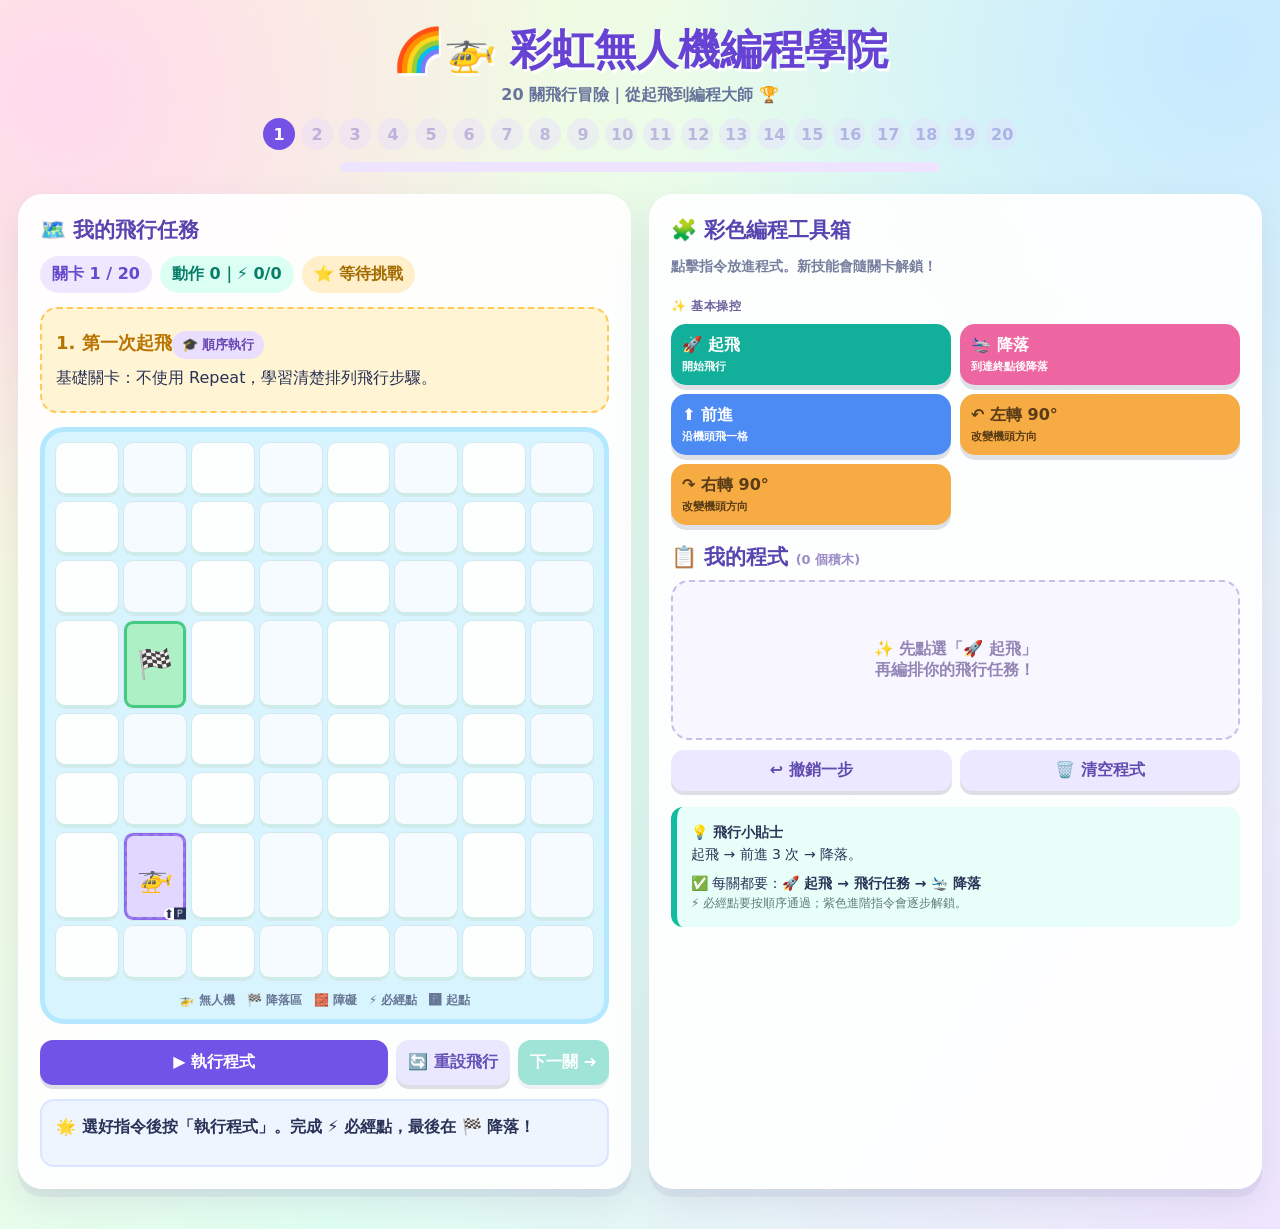
==== index.html @ 89ba4994 "Rename drone_coding_mission.html to index.html" ====
<!doctype html><html lang="zh-Hant"><head><meta charset="UTF-8"><meta name="viewport" content="width=device-width,initial-scale=1"><title>🌈 彩虹無人機編程學院 — 20 關</title><style>
:root{--purple:#7253e8;--ink:#293257;--mint:#13bca0;--pink:#ed6aa8;--blue:#438df4;--orange:#f9a837}*{box-sizing:border-box}body{margin:0;color:var(--ink);font-family:ui-rounded,"Microsoft JhengHei","Trebuchet MS",system-ui,sans-serif;background:radial-gradient(circle at 5% 8%,#ffd9ed,transparent 30%),radial-gradient(circle at 95% 4%,#c7e9ff,transparent 32%),linear-gradient(125deg,#fff7d6,#e0fff2 55%,#f0e5ff);min-height:100vh}button,select,input{font:inherit}button{cursor:pointer}button:disabled{opacity:.4;cursor:not-allowed}header{text-align:center;padding:22px 12px 10px}h1{margin:0;font-size:clamp(25px,4vw,42px);color:#6743d4;text-shadow:2px 3px #fff}header p{font-weight:800;color:#67739a;margin:7px}.wrap{display:grid;grid-template-columns:minmax(320px,1fr) minmax(340px,1fr);gap:18px;max-width:1320px;margin:auto;padding:12px 18px 40px}.panel{background:#ffffffee;border:3px solid #fff;border-radius:25px;padding:19px;box-shadow:0 8px 0 #8a86ba20,0 14px 35px #7771a126}h2{color:#5945b0;font-size:21px;margin:0 0 12px}.chips,.actions,.small-actions{display:flex;gap:8px;flex-wrap:wrap}.chip{font-weight:900;background:#eee8ff;border-radius:30px;padding:8px 12px;color:#6749cc}.chip:nth-child(2){background:#dcfff3;color:#087e69}.chip:nth-child(3){background:#fff0cb;color:#a36b00}.mission{background:#fff4d3;border:2px dashed #ffca59;padding:14px;border-radius:17px;margin:14px 0}.mission strong{color:#b97300;font-size:18px}.mission p{line-height:1.6;margin:6px 0}.concept{font-size:13px;font-weight:900;display:inline-block;border-radius:15px;background:#e9defe;color:#6948b2;padding:5px 10px;margin-top:8px}.board-wrap{max-width:610px;margin:auto;background:#d8f4ff;border:5px solid #b4e8ff;padding:10px;border-radius:24px}.board{display:grid;grid-template-columns:repeat(8,minmax(0,1fr));gap:4px;aspect-ratio:1}.cell{background:#fdfefe;border-radius:10px;border:1px solid #d4e8ed;min-width:0;display:flex;align-items:center;justify-content:center;position:relative;font-size:clamp(15px,2.5vw,29px);box-shadow:inset 0 -3px #cdebe8}.cell:nth-child(even){background:#f5fbff}.cell.wall{background:#ffddd7}.cell.goal{background:#aef0c6;box-shadow:inset 0 0 0 3px #44ca84}.cell.checkpoint{background:#fff0ae}.cell.drone{background:#e2d8ff;box-shadow:inset 0 0 0 3px #9065f0;z-index:1}.cell.start{outline:2px dashed #9582e6;outline-offset:-4px}.cell small{position:absolute;font-size:12px;right:0;bottom:0;background:white;border-radius:7px;line-height:1}.legend{text-align:center;font-size:12px;font-weight:800;color:#687795;margin-top:11px}.actions{margin-top:16px}.actions button,.small-actions button{border:0;font-weight:900;border-radius:13px;padding:12px;box-shadow:0 4px #28235f26}.primary{flex:1;background:#7253e8;color:#fff}.secondary{background:#eae8ff;color:#6551b7}.next{background:#16bca0;color:white}.status{border-radius:14px;background:#eef5ff;border:2px solid #dae6ff;padding:14px;min-height:68px;font-weight:800;line-height:1.55;margin-top:14px}.success{background:#d9fff0;border-color:#79dfb0;color:#07815c}.failure{background:#ffe5e8;border-color:#ffb1b9;color:#ad3346}.toolbox{display:grid;grid-template-columns:repeat(2,minmax(0,1fr));gap:9px}.cmd{background:#4d8bf4;text-align:left;color:white;border:0;padding:11px;border-radius:15px;font-weight:900;box-shadow:0 5px #29335e24}.cmd small{display:block;font-weight:700;font-size:11px;margin-top:3px}.cmd[data-cmd=takeoff]{background:#12af9a}.cmd[data-cmd=land]{background:#ee66a1}.cmd[data-cmd=left],.cmd[data-cmd=right]{background:#f6ac42;color:#593b17}.cmd[data-cmd=repeat]{background:#885ddd}.cmd[data-cmd=setVar],.cmd[data-cmd=addVar],.cmd[data-cmd=forwardVar]{background:#2eb4b2}.cmd[data-cmd=conditional]{background:#e68849}.cmd[data-cmd=define],.cmd[data-cmd=call]{background:#bd6fe2}.cmd[data-cmd=goto]{background:#4e86cf}.program{background:#f8f6ff;border:2px dashed #c9bee9;border-radius:18px;min-height:160px;max-height:430px;overflow:auto;display:flex;flex-direction:column;gap:8px;padding:11px}.block{display:flex;align-items:center;flex-wrap:wrap;gap:6px;background:#548bf0;padding:9px;color:#fff;border-radius:12px;font-weight:900;font-size:14px}.block[data-type=takeoff]{background:#12af9a}.block[data-type=land]{background:#ee66a1}.block[data-type=left],.block[data-type=right]{background:#f5a73c;color:#553b1c}.block[data-type=repeat]{background:#885ddd}.block[data-type=setVar],.block[data-type=addVar],.block[data-type=forwardVar]{background:#20abaa}.block[data-type=conditional]{background:#de8645}.block[data-type=define],.block[data-type=call]{background:#ae65d3}.block[data-type=goto]{background:#4e86cf}.block select{border:0;border-radius:8px;background:#fff;color:#51447c;font-size:13px;font-weight:800;padding:5px;max-width:125px}.delete{border:0;background:#ffffff55;color:inherit;border-radius:8px;font-weight:900;font-size:20px;margin-left:auto;min-width:30px}.placeholder{margin:auto;color:#9386b6;text-align:center;font-weight:900;white-space:pre-line}.small-actions{margin-top:10px}.small-actions button{flex:1;color:#604cb1;background:#ece8ff;padding:10px}.tip{border-left:6px solid #12bca0;background:#e7fff8;border-radius:12px;padding:14px;margin-top:16px;font-size:14px;line-height:1.6}.progress{display:flex;flex-wrap:wrap;gap:6px;justify-content:center;max-width:800px;margin:12px auto}.dot{width:32px;height:32px;border-radius:50%;border:0;background:#e7ddff;color:#7156cc;font-weight:900}.dot.active{background:#7452e6;color:white}.dot.passed{background:#13b89b;color:white}.subheading{display:flex;justify-content:space-between;align-items:center;margin:18px 0 9px}.subheading h2{margin:0}.category{grid-column:1/-1;margin:8px 0 0;font-size:12px;color:#70639d;font-weight:900;letter-spacing:.5px}.bar{margin:7px auto 0;max-width:600px;height:10px;border-radius:20px;background:#eee4ff;overflow:hidden}.bar>div{height:100%;background:linear-gradient(90deg,#26d9ac,#8661f1);transition:width .3s}@media(max-width:880px){.wrap{grid-template-columns:1fr;max-width:670px}}@media(max-width:420px){.wrap{padding:9px}.panel{padding:12px}.cell{font-size:19px;border-radius:6px}.toolbox{gap:6px}.cmd{font-size:13px}.chip{font-size:12px}}
</style></head><body><header><h1>🌈🚁 彩虹無人機編程學院</h1><p>20 關飛行冒險｜從起飛到編程大師 🏆</p><div class="progress" id="progress"></div><div class="bar"><div id="barFill" style="width:5%"></div></div></header><main class="wrap"><section class="panel"><h2>🗺️ 我的飛行任務</h2><div class="chips"><span class="chip" id="levelTag"></span><span class="chip" id="stepsTag"></span><span class="chip" id="starsTag">⭐ 等待挑戰</span></div><div class="mission"><strong id="missionTitle"></strong><div class="concept" id="concept"></div><p id="description"></p></div><div class="board-wrap"><div class="board" id="board" role="img" aria-label="無人機飛行地圖"></div><div class="legend">🚁 無人機　🏁 降落區　🧱 障礙　⚡ 必經點　🅿 起點</div></div><div class="actions"><button class="primary" id="run">▶️ 執行程式</button><button class="secondary" id="reset">🔄 重設飛行</button><button class="secondary next" id="next" disabled>下一關 ➜</button></div><div class="status" id="message" role="status" aria-live="polite"></div></section><section class="panel"><h2>🧩 彩色編程工具箱</h2><p style="color:#77809e;font-size:14px;font-weight:800">點擊指令放進程式。新技能會隨關卡解鎖！</p><div class="toolbox" id="palette"></div><div class="subheading"><h2>📋 我的程式 <span id="count" style="font-size:13px;color:#9c8dca"></span></h2></div><div class="program" id="program"></div><div class="small-actions"><button id="undo">↩️ 撤銷一步</button><button id="clear">🗑️ 清空程式</button></div><div class="tip"><b>💡 飛行小貼士</b><div id="hint"></div><div style="margin-top:6px">✅ 每關都要：<b>🚀 起飛 → 飛行任務 → 🛬 降落</b><div style="font-size:12px;color:#627b79">⚡ 必經點要按順序通過；紫色進階指令會逐步解鎖。</div></div></div></section></main><script>
'use strict';
const N=8,ARROWS=['⬆','➡','⬇','⬅'];
// Ordered checkpoints make flight paths observable: polygons, zigzags and S flights.
const levels=[
{title:'第一次起飛',concept:'順序執行',start:[1,6,0],goal:[1,3],hint:'起飛 → 前進 3 次 → 降落。',ideal:5},
{title:'向右轉！',concept:'方向控制',start:[1,6,0],goal:[4,4],hint:'向上飛 2 格，右轉，再往右飛 3 格。',ideal:9},
{title:'向左轉！',concept:'方向控制',start:[5,6,0],goal:[2,4],hint:'向上飛 2 格，再左轉往西飛 3 格。',ideal:9},
{title:'閃避障礙',concept:'路徑規劃',start:[1,6,0],goal:[5,4],walls:[[2,6],[2,5],[3,5],[4,5]],hint:'先往上飛到 y=4，再向右走，避開牆壁。',ideal:10},
{title:'收集能量',concept:'順序與除錯',start:[1,6,0],goal:[5,3],points:[[1,3],[5,3]],hint:'先向上通過 ⚡，再轉向右方到達 🏁。',ideal:11},
{title:'迴圈開放！',concept:'Repeat 重複',start:[1,6,1],goal:[6,6],need:'repeat',hint:'新增 🔁 重複！使用「重複 5 次前進」縮短程式。',ideal:3},
{title:'長距離飛行',concept:'迴圈應用',start:[1,6,0],goal:[1,1],need:'repeat',hint:'使用重複 5 次前進，別忘記起飛、降落。',ideal:3},
{title:'正方形巡航',concept:'多邊形・正方形',start:[2,5,1],goal:[2,5],points:[[5,5],[5,2],[2,2]],need:'repeat',hint:'飛 3 格 → 右轉，重複走 4 邊。可以用 🔁 重複積木協助。',ideal:10},
{title:'長方形巡航',concept:'多邊形・長方形',start:[1,5,1],goal:[1,5],points:[[6,5],[6,3],[1,3]],need:'repeat',hint:'依次走右 5、上 2、左 5、下 2 格，經過所有 ⚡。',ideal:12},
{title:'階梯折線',concept:'迴圈與路線',start:[1,6,1],goal:[5,2],points:[[3,6],[3,4],[5,4]],need:'repeat',hint:'沿著「右 → 上 → 右 → 上」路線前進。',ideal:12},
{title:'變數初體驗',concept:'變數設定',start:[1,6,1],goal:[4,6],need:'variable',hint:'設定距離 = 3，再使用「前進距離」指令。',ideal:4},
{title:'改變變數值',concept:'變數運算',start:[1,6,1],goal:[6,6],need:'addVar',hint:'設定距離=2 → 增加距離 3 → 前進距離。',ideal:5},
{title:'變數路線挑戰',concept:'變數與轉向',start:[1,6,0],goal:[5,3],points:[[1,3]],need:'variable',hint:'設定距離=3 往上前進；右轉後改成 4，向右前進。',ideal:9},
{title:'聰明避障',concept:'If / Else 條件判斷',start:[1,6,1],goal:[1,4],walls:[[2,6]],need:'conditional',hint:'先用「如果前方有障礙 → 左轉，否則前進」，再向上飛 2 格。',ideal:5},
{title:'感應器任務',concept:'條件判斷與迴圈',start:[1,6,1],goal:[4,4],walls:[[2,6]],points:[[1,4]],need:'conditional',hint:'先用條件判斷避開右方障礙，然後走到 ⚡ 再轉右飛到終點。',ideal:10},
{title:'函數第一次',concept:'定義與呼叫函數',start:[1,6,1],goal:[5,6],need:'function',hint:'先「定義函數：前進 2 格」，然後起飛，呼叫函數 2 次，降落。',ideal:5},
{title:'函數轉彎',concept:'函數重用',start:[1,6,1],goal:[3,4],points:[[3,6]],need:'function',hint:'定義函數「前進2格」，呼叫一次 → 左轉 → 呼叫一次。',ideal:6},
{title:'座標導航',concept:'X / Y 座標',start:[1,6,0],goal:[5,2],need:'goto',hint:'使用 📍 飛往座標 (5,2)。座標積木會先沿 X 軸，再沿 Y 軸飛行。',ideal:3},
{title:'S 型飛行訓練',concept:'S 型飛行・路線規劃',start:[1,6,0],goal:[6,1],points:[[1,4],[5,4],[5,2],[2,2],[2,1]],need:'repeat',hint:'依次經過 ⚡：向上 → 向右 → 向上 → 向左 → 向上 → 向右。用迴圈簡化直線段。',ideal:19},
{title:'最終挑戰：S 型救援',concept:'綜合：座標・條件・函數・S 型',start:[1,6,0],goal:[6,1],points:[[1,4],[5,4],[5,2],[2,2],[2,1]],walls:[[3,5],[4,5],[3,3],[4,3]],need:'master',hint:'按照 ⚡ 畫出 S 型航線！程式至少要使用一次條件判斷，以及函數或座標指令。',ideal:20}
];
const unlocks={takeoff:1,land:1,forward:1,left:1,right:1,repeat:6,setVar:11,addVar:12,forwardVar:11,conditional:14,define:16,call:16,goto:18};
const metadata={takeoff:['🚀 起飛','開始飛行'],land:['🛬 降落','到達終點後降落'],forward:['⬆️ 前進','沿機頭飛一格'],left:['↶ 左轉 90°','改變機頭方向'],right:['↷ 右轉 90°','改變機頭方向'],repeat:['🔁 重複迴圈','重複指令 n 次'],setVar:['📦 設定變數','設定距離值'],addVar:['➕ 增加變數','距離加上數值'],forwardVar:['🔢 前進距離','使用變數的值'],conditional:['🤔 如果⋯否則','依感應器決定'],define:['🛠️ 定義函數','預先編寫可重用動作'],call:['📣 呼叫函數','執行自訂動作'],goto:['📍 飛往座標','沿 X、Y 軸導航']};
const $=id=>document.getElementById(id),key=(x,y)=>x+','+y,sleep=t=>new Promise(r=>setTimeout(r,t));
let level=0,program=[],state,busy=false,won=false,unlocked=0,completed=new Set();
function initial(){let l=levels[level];return{x:l.start[0],y:l.start[1],dir:l.start[2],airborne:false,landed:false,steps:0,visited:0,distance:0,fn:null}}
function say(message,type=''){$('message').textContent=message;$('message').className='status '+type}
function renderProgress(){let el=$('progress');el.innerHTML='';levels.forEach((_,i)=>{let b=document.createElement('button');b.className='dot'+(i===level?' active':completed.has(i)?' passed':'');b.textContent=completed.has(i)?'✓':i+1;b.title='第 '+(i+1)+' 關';b.disabled=busy||i>unlocked;b.onclick=()=>{level=i;load()};el.append(b)});$('barFill').style.width=((completed.size/20)*100)+'%'}
function renderBoard(){const l=levels[level],wall=new Set((l.walls||[]).map(p=>key(...p))),p=l.points||[];let el=$('board');el.innerHTML='';for(let y=0;y<N;y++)for(let x=0;x<N;x++){let k=key(x,y),c=document.createElement('div');c.className='cell';if(wall.has(k)){c.classList.add('wall');c.textContent='🧱'}let pi=p.findIndex((v,i)=>i>=state.visited&&key(...v)===k);if(pi>=0){c.classList.add('checkpoint');c.textContent='⚡';let n=document.createElement('small');n.textContent=pi+1;c.append(n)}if(x===l.goal[0]&&y===l.goal[1]){c.classList.add('goal');c.textContent='🏁'}if(x===l.start[0]&&y===l.start[1])c.classList.add('start');if(state.x===x&&state.y===y){c.classList.add('drone');c.textContent='🚁';let a=document.createElement('small');a.textContent=ARROWS[state.dir]+(!state.airborne?'🅿':'');c.append(a)}el.append(c)}$('stepsTag').textContent='動作 '+state.steps+'｜⚡ '+state.visited+'/'+p.length}
function select(options,value,onChange){let s=document.createElement('select');options.forEach(([v,t])=>{let o=document.createElement('option');o.value=v;o.textContent=t;s.append(o)});s.value=String(value);s.disabled=busy;s.onchange=()=>onChange(s.value);return s}
const numberOptions=Array.from({length:8},(_,i)=>[String(i+1),String(i+1)]);
const moves=[['forward','⬆️ 前進'],['right','↷ 右轉'],['left','↶ 左轉'],['forwardRight','⬆️前進+右轉'],['forwardLeft','⬆️前進+左轉']];
function renderProgram(){const el=$('program');el.innerHTML='';if(!program.length){let p=document.createElement('div');p.className='placeholder';p.textContent='✨ 先點選「🚀 起飛」\n再編排你的飛行任務！';el.append(p)}program.forEach((cmd,i)=>{let b=document.createElement('div');b.className='block';b.dataset.type=cmd.type;let n=document.createElement('span');n.textContent=(i+1)+'.';b.append(n);let label=document.createElement('span');label.textContent=metadata[cmd.type][0];b.append(label);if(cmd.type==='repeat'){b.append(select(numberOptions,cmd.times,v=>cmd.times=+v));b.append(select(moves,cmd.action,v=>cmd.action=v))}if(cmd.type==='setVar'||cmd.type==='addVar'){b.append(select(Array.from({length:8},(_,i)=>[String(i),String(i)]),cmd.value,v=>cmd.value=+v))}if(cmd.type==='conditional'){b.append(select([['wall','前方有障礙'],['clear','前方無障礙'],['goal','位於降落區']],cmd.condition,v=>cmd.condition=v));b.append('則');b.append(select([['left','左轉'],['right','右轉'],['forward','前進']],cmd.yes,v=>cmd.yes=v));b.append('否則');b.append(select([['left','左轉'],['right','右轉'],['forward','前進'],['none','不動作']],cmd.no,v=>cmd.no=v))}if(cmd.type==='define'){b.append(select([['two','前進 2 格'],['turn','前進 → 左轉 → 前進'],['right','前進 → 右轉 → 前進']],cmd.pattern,v=>cmd.pattern=v))}if(cmd.type==='goto'){b.append('X');b.append(select(Array.from({length:8},(_,i)=>[String(i),String(i)]),cmd.x,v=>cmd.x=+v));b.append('Y');b.append(select(Array.from({length:8},(_,i)=>[String(i),String(i)]),cmd.y,v=>cmd.y=+v))}let del=document.createElement('button');del.className='delete';del.textContent='×';del.title='刪除';del.disabled=busy;del.onclick=()=>{program.splice(i,1);renderProgram()};b.append(del);el.append(b)});$('count').textContent='('+program.length+' 個積木)'}
function renderPalette(){let el=$('palette');el.innerHTML='';let lastGroup='';Object.entries(metadata).forEach(([type,[name,help]])=>{if(unlocks[type]>level+1)return;let group=unlocks[type]<=5?'基本操控':unlocks[type]<=10?'迴圈與圖形':unlocks[type]<=13?'變數':unlocks[type]<=15?'條件判斷':unlocks[type]<=17?'函數':'座標導航';if(group!==lastGroup){let title=document.createElement('div');title.className='category';title.textContent='✨ '+group;el.append(title);lastGroup=group}let b=document.createElement('button');b.className='cmd';b.dataset.cmd=type;b.innerHTML=name+'<small>'+help+'</small>';b.disabled=busy;b.onclick=()=>{program.push(newCommand(type));renderProgram()};el.append(b)})}
function newCommand(type){return {type,...(type==='repeat'?{times:3,action:'forward'}:{}),...(type==='setVar'?{value:3}:{}),...(type==='addVar'?{value:1}:{}),...(type==='conditional'?{condition:'wall',yes:'left',no:'forward'}:{}),...(type==='define'?{pattern:'two'}:{}),...(type==='goto'?{x:5,y:2}:{})}}
function lock(value){busy=value;['run','reset','undo','clear'].forEach(id=>$(id).disabled=value);$('next').disabled=value||!won||level===19;renderPalette();renderProgram();renderProgress()}
function load(){won=false;program=[];state=initial();let l=levels[level];$('levelTag').textContent='關卡 '+(level+1)+' / 20';$('missionTitle').textContent=(level+1)+'. '+l.title;$('concept').textContent='🎓 '+l.concept;$('description').textContent=level<5?'基礎關卡：不使用 Repeat，學習清楚排列飛行步驟。':level<10?'用新學會的 Repeat 積木完成圖形和路線挑戰。':level<13?'運用變數控制無人機的飛行距離。':level<15?'根據感應器資訊作出不同動作。':level<17?'學習寫函數，再重複呼叫它。': '結合不同指令完成更複雜的路線。';$('hint').textContent=l.hint;$('starsTag').textContent='⭐ 等待挑戰';renderBoard();lock(false);say('🌟 選好指令後按「執行程式」。完成 ⚡ 必經點，最後在 🏁 降落！')}
function hasType(type){return program.some(x=>x.type===type)}
function requirement(){const need=levels[level].need;if(need==='repeat'&&!hasType('repeat'))return '這一關要使用至少一個 🔁 重複積木。';if(need==='variable'&&!(hasType('setVar')&&hasType('forwardVar')))return '這關要使用「設定變數」和「前進距離」。';if(need==='addVar'&&!(hasType('setVar')&&hasType('addVar')&&hasType('forwardVar')))return '請使用「設定變數」、「增加變數」和「前進距離」。';if(need==='conditional'&&!hasType('conditional'))return '請加入「如果⋯否則」條件判斷。';if(need==='function'&&!(hasType('define')&&hasType('call')))return '請加入「定義函數」和「呼叫函數」。';if(need==='goto'&&!hasType('goto'))return '請使用「飛往座標」積木。';if(need==='master'&&!(hasType('conditional')&&(hasType('goto')||hasType('call'))))return '最終關需使用「條件判斷」，以及「飛往座標」或「呼叫函數」。';return ''}
function expand(){let out=[];for(const cmd of program){if(cmd.type==='repeat'){for(let i=0;i<cmd.times;i++){if(cmd.action==='forwardRight')out.push({type:'forward'},{type:'right'});else if(cmd.action==='forwardLeft')out.push({type:'forward'},{type:'left'});else out.push({type:cmd.action})}}else out.push({...cmd});if(out.length>160)throw Error('指令太多，請縮短程式。')}return out}
function fail(msg){renderBoard();say('💡 '+msg+' 修改程式再試一次！','failure');lock(false)}
function ahead(){return[state.x+[0,1,0,-1][state.dir],state.y+[-1,0,1,0][state.dir]]}
function blocked(x,y){return x<0||y<0||x>=N||y>=N||(levels[level].walls||[]).some(([a,b])=>a===x&&b===y)}
function visit(){let pts=levels[level].points||[];if(state.visited<pts.length&&state.x===pts[state.visited][0]&&state.y===pts[state.visited][1])state.visited++}
// Deterministic grid simulator; no actual drone hardware access.
async function run(){if(busy)return;if(!program.length){say('請先加入編程積木！','failure');return}let req=requirement();if(req){say('📌 '+req,'failure');return}let actions;try{actions=expand()}catch(e){say(e.message,'failure');return}won=false;state=initial();lock(true);renderBoard();let queue=actions.map(a=>({...a})),executed=0;while(queue.length){if(++executed>180){fail('執行動作太多，請簡化程式！');return}let a=queue.shift();await sleep(160);state.steps++;if(a.type==='define'){if(state.airborne){fail('請在起飛前定義函數。');return}state.fn=a.pattern==='two'?['forward','forward']:a.pattern==='turn'?['forward','left','forward']:['forward','right','forward'];renderBoard();continue}if(a.type==='setVar'){state.distance=a.value;renderBoard();continue}if(a.type==='addVar'){state.distance+=a.value;renderBoard();continue}if(a.type==='takeoff'){if(state.airborne||state.landed){fail('起飛次序不正確。');return}state.airborne=true}else if(a.type==='land'){let l=levels[level];if(!state.airborne){fail('無人機未起飛，不能降落！');return}if(state.x!==l.goal[0]||state.y!==l.goal[1]){fail('還未到 🏁 降落區！');return}if(state.visited!==(l.points||[]).length){fail('尚未依次完成所有 ⚡ 必經點！');return}if(queue.length){fail('降落後不可以再執行其他指令！');return}state.airborne=false;state.landed=true}else{if(!state.airborne){fail('必須先使用 🚀 起飛，才能操控無人機！');return}if(a.type==='conditional'){let [x,y]=ahead(),yes=a.condition==='wall'?blocked(x,y):a.condition==='clear'?!blocked(x,y):state.x===levels[level].goal[0]&&state.y===levels[level].goal[1];let next=yes?a.yes:a.no;if(next!=='none')queue.unshift({type:next});}else if(a.type==='forwardVar'){if(!Number.isInteger(state.distance)||state.distance<1||state.distance>16){fail('變數「距離」必須是 1 至 16！');return}queue.unshift(...Array.from({length:state.distance},()=>({type:'forward'})))}else if(a.type==='call'){if(!state.fn){fail('必須先定義函數！');return}queue.unshift(...state.fn.map(type=>({type})))}else if(a.type==='goto'){let path=[];let dx=a.x-state.x,dy=a.y-state.y;const d1=dx>=0?1:3,d2=dy>=0?2:0;let curr=state.dir;for(const [direction,length] of [[d1,Math.abs(dx)],[d2,Math.abs(dy)]]){if(!length)continue;while(curr!==direction){path.push({type:'right'});curr=(curr+1)%4}for(let n=0;n<length;n++)path.push({type:'forward'})}queue.unshift(...path)}else if(a.type==='left')state.dir=(state.dir+3)%4;else if(a.type==='right')state.dir=(state.dir+1)%4;else if(a.type==='forward'){let [x,y]=ahead();if(blocked(x,y)){fail('撞到 🧱 障礙，或飛出地圖了！');return}state.x=x;state.y=y;visit()}else{fail('無法辨識指令！');return}}renderBoard()}if(!state.landed){fail('程式結束了，但還未在終點 🛬 降落！');return}won=true;completed.add(level);unlocked=Math.max(unlocked,Math.min(19,level+1));let l=levels[level],stars=program.length<=l.ideal?3:program.length<=l.ideal+4?2:1;$('starsTag').textContent='⭐'.repeat(stars)+' '+stars+'/3';say(level===19?'🏆 恭喜成為彩虹無人機編程大師！20 關挑戰完成！':'🎉 完成任務！成功起飛、經過所有必經點並安全降落！用了 '+program.length+' 個積木、'+state.steps+' 個動作。','success');lock(false)}
$('run').onclick=run;$('reset').onclick=()=>{if(busy)return;state=initial();renderBoard();say('🔄 飛行位置已重設，程式保留，可再次執行。')};$('undo').onclick=()=>{if(!busy){program.pop();renderProgram()}};$('clear').onclick=()=>{if(!busy){program=[];renderProgram()}};$('next').onclick=()=>{if(won&&level<19){level++;load()}};load();
</script></body></html>
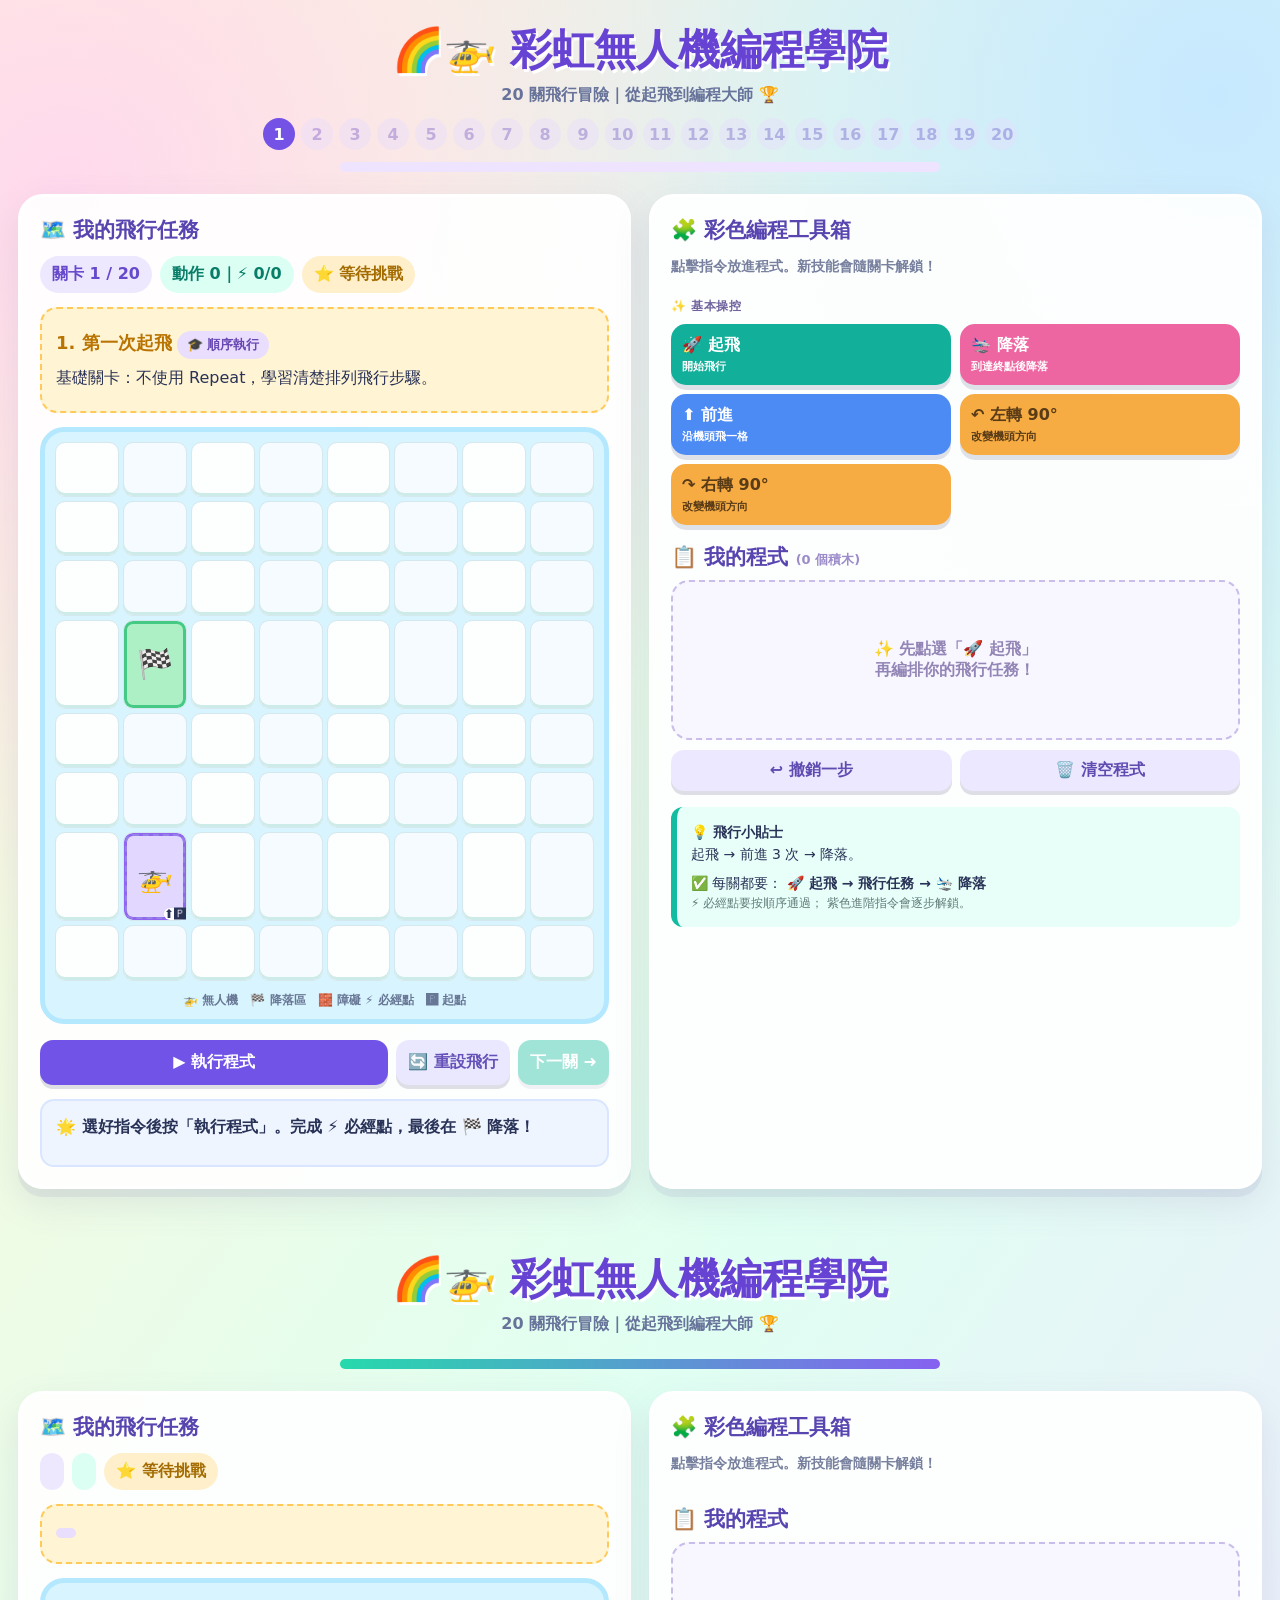
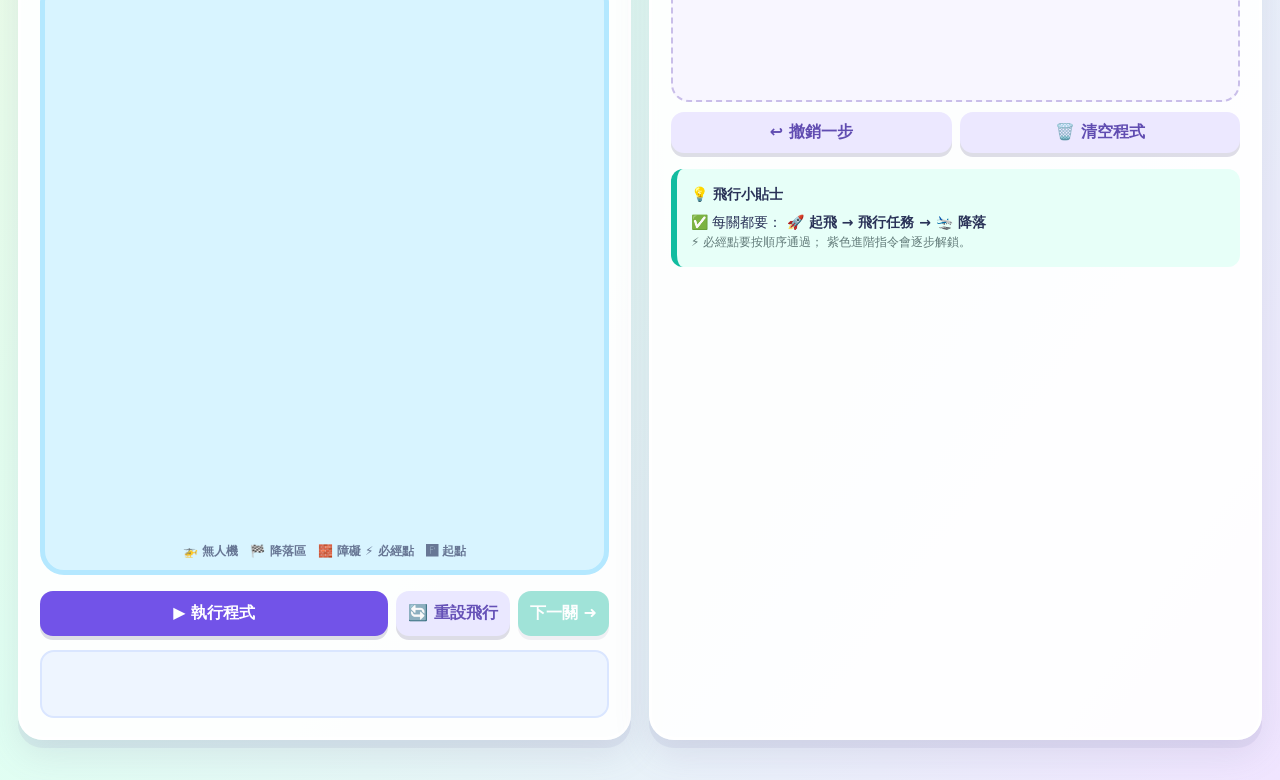
==== commit 2b4882d6: "Update index.html" ====
--- a/index.html
+++ b/index.html
@@ -1,55 +1,184 @@
-<!doctype html><html lang="zh-Hant"><head><meta charset="UTF-8"><meta name="viewport" content="width=device-width,initial-scale=1"><title>🌈 彩虹無人機編程學院 — 20 關</title><style>
-:root{--purple:#7253e8;--ink:#293257;--mint:#13bca0;--pink:#ed6aa8;--blue:#438df4;--orange:#f9a837}*{box-sizing:border-box}body{margin:0;color:var(--ink);font-family:ui-rounded,"Microsoft JhengHei","Trebuchet MS",system-ui,sans-serif;background:radial-gradient(circle at 5% 8%,#ffd9ed,transparent 30%),radial-gradient(circle at 95% 4%,#c7e9ff,transparent 32%),linear-gradient(125deg,#fff7d6,#e0fff2 55%,#f0e5ff);min-height:100vh}button,select,input{font:inherit}button{cursor:pointer}button:disabled{opacity:.4;cursor:not-allowed}header{text-align:center;padding:22px 12px 10px}h1{margin:0;font-size:clamp(25px,4vw,42px);color:#6743d4;text-shadow:2px 3px #fff}header p{font-weight:800;color:#67739a;margin:7px}.wrap{display:grid;grid-template-columns:minmax(320px,1fr) minmax(340px,1fr);gap:18px;max-width:1320px;margin:auto;padding:12px 18px 40px}.panel{background:#ffffffee;border:3px solid #fff;border-radius:25px;padding:19px;box-shadow:0 8px 0 #8a86ba20,0 14px 35px #7771a126}h2{color:#5945b0;font-size:21px;margin:0 0 12px}.chips,.actions,.small-actions{display:flex;gap:8px;flex-wrap:wrap}.chip{font-weight:900;background:#eee8ff;border-radius:30px;padding:8px 12px;color:#6749cc}.chip:nth-child(2){background:#dcfff3;color:#087e69}.chip:nth-child(3){background:#fff0cb;color:#a36b00}.mission{background:#fff4d3;border:2px dashed #ffca59;padding:14px;border-radius:17px;margin:14px 0}.mission strong{color:#b97300;font-size:18px}.mission p{line-height:1.6;margin:6px 0}.concept{font-size:13px;font-weight:900;display:inline-block;border-radius:15px;background:#e9defe;color:#6948b2;padding:5px 10px;margin-top:8px}.board-wrap{max-width:610px;margin:auto;background:#d8f4ff;border:5px solid #b4e8ff;padding:10px;border-radius:24px}.board{display:grid;grid-template-columns:repeat(8,minmax(0,1fr));gap:4px;aspect-ratio:1}.cell{background:#fdfefe;border-radius:10px;border:1px solid #d4e8ed;min-width:0;display:flex;align-items:center;justify-content:center;position:relative;font-size:clamp(15px,2.5vw,29px);box-shadow:inset 0 -3px #cdebe8}.cell:nth-child(even){background:#f5fbff}.cell.wall{background:#ffddd7}.cell.goal{background:#aef0c6;box-shadow:inset 0 0 0 3px #44ca84}.cell.checkpoint{background:#fff0ae}.cell.drone{background:#e2d8ff;box-shadow:inset 0 0 0 3px #9065f0;z-index:1}.cell.start{outline:2px dashed #9582e6;outline-offset:-4px}.cell small{position:absolute;font-size:12px;right:0;bottom:0;background:white;border-radius:7px;line-height:1}.legend{text-align:center;font-size:12px;font-weight:800;color:#687795;margin-top:11px}.actions{margin-top:16px}.actions button,.small-actions button{border:0;font-weight:900;border-radius:13px;padding:12px;box-shadow:0 4px #28235f26}.primary{flex:1;background:#7253e8;color:#fff}.secondary{background:#eae8ff;color:#6551b7}.next{background:#16bca0;color:white}.status{border-radius:14px;background:#eef5ff;border:2px solid #dae6ff;padding:14px;min-height:68px;font-weight:800;line-height:1.55;margin-top:14px}.success{background:#d9fff0;border-color:#79dfb0;color:#07815c}.failure{background:#ffe5e8;border-color:#ffb1b9;color:#ad3346}.toolbox{display:grid;grid-template-columns:repeat(2,minmax(0,1fr));gap:9px}.cmd{background:#4d8bf4;text-align:left;color:white;border:0;padding:11px;border-radius:15px;font-weight:900;box-shadow:0 5px #29335e24}.cmd small{display:block;font-weight:700;font-size:11px;margin-top:3px}.cmd[data-cmd=takeoff]{background:#12af9a}.cmd[data-cmd=land]{background:#ee66a1}.cmd[data-cmd=left],.cmd[data-cmd=right]{background:#f6ac42;color:#593b17}.cmd[data-cmd=repeat]{background:#885ddd}.cmd[data-cmd=setVar],.cmd[data-cmd=addVar],.cmd[data-cmd=forwardVar]{background:#2eb4b2}.cmd[data-cmd=conditional]{background:#e68849}.cmd[data-cmd=define],.cmd[data-cmd=call]{background:#bd6fe2}.cmd[data-cmd=goto]{background:#4e86cf}.program{background:#f8f6ff;border:2px dashed #c9bee9;border-radius:18px;min-height:160px;max-height:430px;overflow:auto;display:flex;flex-direction:column;gap:8px;padding:11px}.block{display:flex;align-items:center;flex-wrap:wrap;gap:6px;background:#548bf0;padding:9px;color:#fff;border-radius:12px;font-weight:900;font-size:14px}.block[data-type=takeoff]{background:#12af9a}.block[data-type=land]{background:#ee66a1}.block[data-type=left],.block[data-type=right]{background:#f5a73c;color:#553b1c}.block[data-type=repeat]{background:#885ddd}.block[data-type=setVar],.block[data-type=addVar],.block[data-type=forwardVar]{background:#20abaa}.block[data-type=conditional]{background:#de8645}.block[data-type=define],.block[data-type=call]{background:#ae65d3}.block[data-type=goto]{background:#4e86cf}.block select{border:0;border-radius:8px;background:#fff;color:#51447c;font-size:13px;font-weight:800;padding:5px;max-width:125px}.delete{border:0;background:#ffffff55;color:inherit;border-radius:8px;font-weight:900;font-size:20px;margin-left:auto;min-width:30px}.placeholder{margin:auto;color:#9386b6;text-align:center;font-weight:900;white-space:pre-line}.small-actions{margin-top:10px}.small-actions button{flex:1;color:#604cb1;background:#ece8ff;padding:10px}.tip{border-left:6px solid #12bca0;background:#e7fff8;border-radius:12px;padding:14px;margin-top:16px;font-size:14px;line-height:1.6}.progress{display:flex;flex-wrap:wrap;gap:6px;justify-content:center;max-width:800px;margin:12px auto}.dot{width:32px;height:32px;border-radius:50%;border:0;background:#e7ddff;color:#7156cc;font-weight:900}.dot.active{background:#7452e6;color:white}.dot.passed{background:#13b89b;color:white}.subheading{display:flex;justify-content:space-between;align-items:center;margin:18px 0 9px}.subheading h2{margin:0}.category{grid-column:1/-1;margin:8px 0 0;font-size:12px;color:#70639d;font-weight:900;letter-spacing:.5px}.bar{margin:7px auto 0;max-width:600px;height:10px;border-radius:20px;background:#eee4ff;overflow:hidden}.bar>div{height:100%;background:linear-gradient(90deg,#26d9ac,#8661f1);transition:width .3s}@media(max-width:880px){.wrap{grid-template-columns:1fr;max-width:670px}}@media(max-width:420px){.wrap{padding:9px}.panel{padding:12px}.cell{font-size:19px;border-radius:6px}.toolbox{gap:6px}.cmd{font-size:13px}.chip{font-size:12px}}
-</style></head><body><header><h1>🌈🚁 彩虹無人機編程學院</h1><p>20 關飛行冒險｜從起飛到編程大師 🏆</p><div class="progress" id="progress"></div><div class="bar"><div id="barFill" style="width:5%"></div></div></header><main class="wrap"><section class="panel"><h2>🗺️ 我的飛行任務</h2><div class="chips"><span class="chip" id="levelTag"></span><span class="chip" id="stepsTag"></span><span class="chip" id="starsTag">⭐ 等待挑戰</span></div><div class="mission"><strong id="missionTitle"></strong><div class="concept" id="concept"></div><p id="description"></p></div><div class="board-wrap"><div class="board" id="board" role="img" aria-label="無人機飛行地圖"></div><div class="legend">🚁 無人機　🏁 降落區　🧱 障礙　⚡ 必經點　🅿 起點</div></div><div class="actions"><button class="primary" id="run">▶️ 執行程式</button><button class="secondary" id="reset">🔄 重設飛行</button><button class="secondary next" id="next" disabled>下一關 ➜</button></div><div class="status" id="message" role="status" aria-live="polite"></div></section><section class="panel"><h2>🧩 彩色編程工具箱</h2><p style="color:#77809e;font-size:14px;font-weight:800">點擊指令放進程式。新技能會隨關卡解鎖！</p><div class="toolbox" id="palette"></div><div class="subheading"><h2>📋 我的程式 <span id="count" style="font-size:13px;color:#9c8dca"></span></h2></div><div class="program" id="program"></div><div class="small-actions"><button id="undo">↩️ 撤銷一步</button><button id="clear">🗑️ 清空程式</button></div><div class="tip"><b>💡 飛行小貼士</b><div id="hint"></div><div style="margin-top:6px">✅ 每關都要：<b>🚀 起飛 → 飛行任務 → 🛬 降落</b><div style="font-size:12px;color:#627b79">⚡ 必經點要按順序通過；紫色進階指令會逐步解鎖。</div></div></div></section></main><script>
-'use strict';
-const N=8,ARROWS=['⬆','➡','⬇','⬅'];
-// Ordered checkpoints make flight paths observable: polygons, zigzags and S flights.
-const levels=[
-{title:'第一次起飛',concept:'順序執行',start:[1,6,0],goal:[1,3],hint:'起飛 → 前進 3 次 → 降落。',ideal:5},
-{title:'向右轉！',concept:'方向控制',start:[1,6,0],goal:[4,4],hint:'向上飛 2 格，右轉，再往右飛 3 格。',ideal:9},
-{title:'向左轉！',concept:'方向控制',start:[5,6,0],goal:[2,4],hint:'向上飛 2 格，再左轉往西飛 3 格。',ideal:9},
-{title:'閃避障礙',concept:'路徑規劃',start:[1,6,0],goal:[5,4],walls:[[2,6],[2,5],[3,5],[4,5]],hint:'先往上飛到 y=4，再向右走，避開牆壁。',ideal:10},
-{title:'收集能量',concept:'順序與除錯',start:[1,6,0],goal:[5,3],points:[[1,3],[5,3]],hint:'先向上通過 ⚡，再轉向右方到達 🏁。',ideal:11},
-{title:'迴圈開放！',concept:'Repeat 重複',start:[1,6,1],goal:[6,6],need:'repeat',hint:'新增 🔁 重複！使用「重複 5 次前進」縮短程式。',ideal:3},
-{title:'長距離飛行',concept:'迴圈應用',start:[1,6,0],goal:[1,1],need:'repeat',hint:'使用重複 5 次前進，別忘記起飛、降落。',ideal:3},
-{title:'正方形巡航',concept:'多邊形・正方形',start:[2,5,1],goal:[2,5],points:[[5,5],[5,2],[2,2]],need:'repeat',hint:'飛 3 格 → 右轉，重複走 4 邊。可以用 🔁 重複積木協助。',ideal:10},
-{title:'長方形巡航',concept:'多邊形・長方形',start:[1,5,1],goal:[1,5],points:[[6,5],[6,3],[1,3]],need:'repeat',hint:'依次走右 5、上 2、左 5、下 2 格，經過所有 ⚡。',ideal:12},
-{title:'階梯折線',concept:'迴圈與路線',start:[1,6,1],goal:[5,2],points:[[3,6],[3,4],[5,4]],need:'repeat',hint:'沿著「右 → 上 → 右 → 上」路線前進。',ideal:12},
-{title:'變數初體驗',concept:'變數設定',start:[1,6,1],goal:[4,6],need:'variable',hint:'設定距離 = 3，再使用「前進距離」指令。',ideal:4},
-{title:'改變變數值',concept:'變數運算',start:[1,6,1],goal:[6,6],need:'addVar',hint:'設定距離=2 → 增加距離 3 → 前進距離。',ideal:5},
-{title:'變數路線挑戰',concept:'變數與轉向',start:[1,6,0],goal:[5,3],points:[[1,3]],need:'variable',hint:'設定距離=3 往上前進；右轉後改成 4，向右前進。',ideal:9},
-{title:'聰明避障',concept:'If / Else 條件判斷',start:[1,6,1],goal:[1,4],walls:[[2,6]],need:'conditional',hint:'先用「如果前方有障礙 → 左轉，否則前進」，再向上飛 2 格。',ideal:5},
-{title:'感應器任務',concept:'條件判斷與迴圈',start:[1,6,1],goal:[4,4],walls:[[2,6]],points:[[1,4]],need:'conditional',hint:'先用條件判斷避開右方障礙，然後走到 ⚡ 再轉右飛到終點。',ideal:10},
-{title:'函數第一次',concept:'定義與呼叫函數',start:[1,6,1],goal:[5,6],need:'function',hint:'先「定義函數：前進 2 格」，然後起飛，呼叫函數 2 次，降落。',ideal:5},
-{title:'函數轉彎',concept:'函數重用',start:[1,6,1],goal:[3,4],points:[[3,6]],need:'function',hint:'定義函數「前進2格」，呼叫一次 → 左轉 → 呼叫一次。',ideal:6},
-{title:'座標導航',concept:'X / Y 座標',start:[1,6,0],goal:[5,2],need:'goto',hint:'使用 📍 飛往座標 (5,2)。座標積木會先沿 X 軸，再沿 Y 軸飛行。',ideal:3},
-{title:'S 型飛行訓練',concept:'S 型飛行・路線規劃',start:[1,6,0],goal:[6,1],points:[[1,4],[5,4],[5,2],[2,2],[2,1]],need:'repeat',hint:'依次經過 ⚡：向上 → 向右 → 向上 → 向左 → 向上 → 向右。用迴圈簡化直線段。',ideal:19},
-{title:'最終挑戰：S 型救援',concept:'綜合：座標・條件・函數・S 型',start:[1,6,0],goal:[6,1],points:[[1,4],[5,4],[5,2],[2,2],[2,1]],walls:[[3,5],[4,5],[3,3],[4,3]],need:'master',hint:'按照 ⚡ 畫出 S 型航線！程式至少要使用一次條件判斷，以及函數或座標指令。',ideal:20}
-];
-const unlocks={takeoff:1,land:1,forward:1,left:1,right:1,repeat:6,setVar:11,addVar:12,forwardVar:11,conditional:14,define:16,call:16,goto:18};
-const metadata={takeoff:['🚀 起飛','開始飛行'],land:['🛬 降落','到達終點後降落'],forward:['⬆️ 前進','沿機頭飛一格'],left:['↶ 左轉 90°','改變機頭方向'],right:['↷ 右轉 90°','改變機頭方向'],repeat:['🔁 重複迴圈','重複指令 n 次'],setVar:['📦 設定變數','設定距離值'],addVar:['➕ 增加變數','距離加上數值'],forwardVar:['🔢 前進距離','使用變數的值'],conditional:['🤔 如果⋯否則','依感應器決定'],define:['🛠️ 定義函數','預先編寫可重用動作'],call:['📣 呼叫函數','執行自訂動作'],goto:['📍 飛往座標','沿 X、Y 軸導航']};
-const $=id=>document.getElementById(id),key=(x,y)=>x+','+y,sleep=t=>new Promise(r=>setTimeout(r,t));
-let level=0,program=[],state,busy=false,won=false,unlocked=0,completed=new Set();
-function initial(){let l=levels[level];return{x:l.start[0],y:l.start[1],dir:l.start[2],airborne:false,landed:false,steps:0,visited:0,distance:0,fn:null}}
-function say(message,type=''){$('message').textContent=message;$('message').className='status '+type}
-function renderProgress(){let el=$('progress');el.innerHTML='';levels.forEach((_,i)=>{let b=document.createElement('button');b.className='dot'+(i===level?' active':completed.has(i)?' passed':'');b.textContent=completed.has(i)?'✓':i+1;b.title='第 '+(i+1)+' 關';b.disabled=busy||i>unlocked;b.onclick=()=>{level=i;load()};el.append(b)});$('barFill').style.width=((completed.size/20)*100)+'%'}
-function renderBoard(){const l=levels[level],wall=new Set((l.walls||[]).map(p=>key(...p))),p=l.points||[];let el=$('board');el.innerHTML='';for(let y=0;y<N;y++)for(let x=0;x<N;x++){let k=key(x,y),c=document.createElement('div');c.className='cell';if(wall.has(k)){c.classList.add('wall');c.textContent='🧱'}let pi=p.findIndex((v,i)=>i>=state.visited&&key(...v)===k);if(pi>=0){c.classList.add('checkpoint');c.textContent='⚡';let n=document.createElement('small');n.textContent=pi+1;c.append(n)}if(x===l.goal[0]&&y===l.goal[1]){c.classList.add('goal');c.textContent='🏁'}if(x===l.start[0]&&y===l.start[1])c.classList.add('start');if(state.x===x&&state.y===y){c.classList.add('drone');c.textContent='🚁';let a=document.createElement('small');a.textContent=ARROWS[state.dir]+(!state.airborne?'🅿':'');c.append(a)}el.append(c)}$('stepsTag').textContent='動作 '+state.steps+'｜⚡ '+state.visited+'/'+p.length}
-function select(options,value,onChange){let s=document.createElement('select');options.forEach(([v,t])=>{let o=document.createElement('option');o.value=v;o.textContent=t;s.append(o)});s.value=String(value);s.disabled=busy;s.onchange=()=>onChange(s.value);return s}
-const numberOptions=Array.from({length:8},(_,i)=>[String(i+1),String(i+1)]);
-const moves=[['forward','⬆️ 前進'],['right','↷ 右轉'],['left','↶ 左轉'],['forwardRight','⬆️前進+右轉'],['forwardLeft','⬆️前進+左轉']];
-function renderProgram(){const el=$('program');el.innerHTML='';if(!program.length){let p=document.createElement('div');p.className='placeholder';p.textContent='✨ 先點選「🚀 起飛」\n再編排你的飛行任務！';el.append(p)}program.forEach((cmd,i)=>{let b=document.createElement('div');b.className='block';b.dataset.type=cmd.type;let n=document.createElement('span');n.textContent=(i+1)+'.';b.append(n);let label=document.createElement('span');label.textContent=metadata[cmd.type][0];b.append(label);if(cmd.type==='repeat'){b.append(select(numberOptions,cmd.times,v=>cmd.times=+v));b.append(select(moves,cmd.action,v=>cmd.action=v))}if(cmd.type==='setVar'||cmd.type==='addVar'){b.append(select(Array.from({length:8},(_,i)=>[String(i),String(i)]),cmd.value,v=>cmd.value=+v))}if(cmd.type==='conditional'){b.append(select([['wall','前方有障礙'],['clear','前方無障礙'],['goal','位於降落區']],cmd.condition,v=>cmd.condition=v));b.append('則');b.append(select([['left','左轉'],['right','右轉'],['forward','前進']],cmd.yes,v=>cmd.yes=v));b.append('否則');b.append(select([['left','左轉'],['right','右轉'],['forward','前進'],['none','不動作']],cmd.no,v=>cmd.no=v))}if(cmd.type==='define'){b.append(select([['two','前進 2 格'],['turn','前進 → 左轉 → 前進'],['right','前進 → 右轉 → 前進']],cmd.pattern,v=>cmd.pattern=v))}if(cmd.type==='goto'){b.append('X');b.append(select(Array.from({length:8},(_,i)=>[String(i),String(i)]),cmd.x,v=>cmd.x=+v));b.append('Y');b.append(select(Array.from({length:8},(_,i)=>[String(i),String(i)]),cmd.y,v=>cmd.y=+v))}let del=document.createElement('button');del.className='delete';del.textContent='×';del.title='刪除';del.disabled=busy;del.onclick=()=>{program.splice(i,1);renderProgram()};b.append(del);el.append(b)});$('count').textContent='('+program.length+' 個積木)'}
-function renderPalette(){let el=$('palette');el.innerHTML='';let lastGroup='';Object.entries(metadata).forEach(([type,[name,help]])=>{if(unlocks[type]>level+1)return;let group=unlocks[type]<=5?'基本操控':unlocks[type]<=10?'迴圈與圖形':unlocks[type]<=13?'變數':unlocks[type]<=15?'條件判斷':unlocks[type]<=17?'函數':'座標導航';if(group!==lastGroup){let title=document.createElement('div');title.className='category';title.textContent='✨ '+group;el.append(title);lastGroup=group}let b=document.createElement('button');b.className='cmd';b.dataset.cmd=type;b.innerHTML=name+'<small>'+help+'</small>';b.disabled=busy;b.onclick=()=>{program.push(newCommand(type));renderProgram()};el.append(b)})}
-function newCommand(type){return {type,...(type==='repeat'?{times:3,action:'forward'}:{}),...(type==='setVar'?{value:3}:{}),...(type==='addVar'?{value:1}:{}),...(type==='conditional'?{condition:'wall',yes:'left',no:'forward'}:{}),...(type==='define'?{pattern:'two'}:{}),...(type==='goto'?{x:5,y:2}:{})}}
-function lock(value){busy=value;['run','reset','undo','clear'].forEach(id=>$(id).disabled=value);$('next').disabled=value||!won||level===19;renderPalette();renderProgram();renderProgress()}
-function load(){won=false;program=[];state=initial();let l=levels[level];$('levelTag').textContent='關卡 '+(level+1)+' / 20';$('missionTitle').textContent=(level+1)+'. '+l.title;$('concept').textContent='🎓 '+l.concept;$('description').textContent=level<5?'基礎關卡：不使用 Repeat，學習清楚排列飛行步驟。':level<10?'用新學會的 Repeat 積木完成圖形和路線挑戰。':level<13?'運用變數控制無人機的飛行距離。':level<15?'根據感應器資訊作出不同動作。':level<17?'學習寫函數，再重複呼叫它。': '結合不同指令完成更複雜的路線。';$('hint').textContent=l.hint;$('starsTag').textContent='⭐ 等待挑戰';renderBoard();lock(false);say('🌟 選好指令後按「執行程式」。完成 ⚡ 必經點，最後在 🏁 降落！')}
-function hasType(type){return program.some(x=>x.type===type)}
-function requirement(){const need=levels[level].need;if(need==='repeat'&&!hasType('repeat'))return '這一關要使用至少一個 🔁 重複積木。';if(need==='variable'&&!(hasType('setVar')&&hasType('forwardVar')))return '這關要使用「設定變數」和「前進距離」。';if(need==='addVar'&&!(hasType('setVar')&&hasType('addVar')&&hasType('forwardVar')))return '請使用「設定變數」、「增加變數」和「前進距離」。';if(need==='conditional'&&!hasType('conditional'))return '請加入「如果⋯否則」條件判斷。';if(need==='function'&&!(hasType('define')&&hasType('call')))return '請加入「定義函數」和「呼叫函數」。';if(need==='goto'&&!hasType('goto'))return '請使用「飛往座標」積木。';if(need==='master'&&!(hasType('conditional')&&(hasType('goto')||hasType('call'))))return '最終關需使用「條件判斷」，以及「飛往座標」或「呼叫函數」。';return ''}
-function expand(){let out=[];for(const cmd of program){if(cmd.type==='repeat'){for(let i=0;i<cmd.times;i++){if(cmd.action==='forwardRight')out.push({type:'forward'},{type:'right'});else if(cmd.action==='forwardLeft')out.push({type:'forward'},{type:'left'});else out.push({type:cmd.action})}}else out.push({...cmd});if(out.length>160)throw Error('指令太多，請縮短程式。')}return out}
-function fail(msg){renderBoard();say('💡 '+msg+' 修改程式再試一次！','failure');lock(false)}
-function ahead(){return[state.x+[0,1,0,-1][state.dir],state.y+[-1,0,1,0][state.dir]]}
-function blocked(x,y){return x<0||y<0||x>=N||y>=N||(levels[level].walls||[]).some(([a,b])=>a===x&&b===y)}
-function visit(){let pts=levels[level].points||[];if(state.visited<pts.length&&state.x===pts[state.visited][0]&&state.y===pts[state.visited][1])state.visited++}
-// Deterministic grid simulator; no actual drone hardware access.
-async function run(){if(busy)return;if(!program.length){say('請先加入編程積木！','failure');return}let req=requirement();if(req){say('📌 '+req,'failure');return}let actions;try{actions=expand()}catch(e){say(e.message,'failure');return}won=false;state=initial();lock(true);renderBoard();let queue=actions.map(a=>({...a})),executed=0;while(queue.length){if(++executed>180){fail('執行動作太多，請簡化程式！');return}let a=queue.shift();await sleep(160);state.steps++;if(a.type==='define'){if(state.airborne){fail('請在起飛前定義函數。');return}state.fn=a.pattern==='two'?['forward','forward']:a.pattern==='turn'?['forward','left','forward']:['forward','right','forward'];renderBoard();continue}if(a.type==='setVar'){state.distance=a.value;renderBoard();continue}if(a.type==='addVar'){state.distance+=a.value;renderBoard();continue}if(a.type==='takeoff'){if(state.airborne||state.landed){fail('起飛次序不正確。');return}state.airborne=true}else if(a.type==='land'){let l=levels[level];if(!state.airborne){fail('無人機未起飛，不能降落！');return}if(state.x!==l.goal[0]||state.y!==l.goal[1]){fail('還未到 🏁 降落區！');return}if(state.visited!==(l.points||[]).length){fail('尚未依次完成所有 ⚡ 必經點！');return}if(queue.length){fail('降落後不可以再執行其他指令！');return}state.airborne=false;state.landed=true}else{if(!state.airborne){fail('必須先使用 🚀 起飛，才能操控無人機！');return}if(a.type==='conditional'){let [x,y]=ahead(),yes=a.condition==='wall'?blocked(x,y):a.condition==='clear'?!blocked(x,y):state.x===levels[level].goal[0]&&state.y===levels[level].goal[1];let next=yes?a.yes:a.no;if(next!=='none')queue.unshift({type:next});}else if(a.type==='forwardVar'){if(!Number.isInteger(state.distance)||state.distance<1||state.distance>16){fail('變數「距離」必須是 1 至 16！');return}queue.unshift(...Array.from({length:state.distance},()=>({type:'forward'})))}else if(a.type==='call'){if(!state.fn){fail('必須先定義函數！');return}queue.unshift(...state.fn.map(type=>({type})))}else if(a.type==='goto'){let path=[];let dx=a.x-state.x,dy=a.y-state.y;const d1=dx>=0?1:3,d2=dy>=0?2:0;let curr=state.dir;for(const [direction,length] of [[d1,Math.abs(dx)],[d2,Math.abs(dy)]]){if(!length)continue;while(curr!==direction){path.push({type:'right'});curr=(curr+1)%4}for(let n=0;n<length;n++)path.push({type:'forward'})}queue.unshift(...path)}else if(a.type==='left')state.dir=(state.dir+3)%4;else if(a.type==='right')state.dir=(state.dir+1)%4;else if(a.type==='forward'){let [x,y]=ahead();if(blocked(x,y)){fail('撞到 🧱 障礙，或飛出地圖了！');return}state.x=x;state.y=y;visit()}else{fail('無法辨識指令！');return}}renderBoard()}if(!state.landed){fail('程式結束了，但還未在終點 🛬 降落！');return}won=true;completed.add(level);unlocked=Math.max(unlocked,Math.min(19,level+1));let l=levels[level],stars=program.length<=l.ideal?3:program.length<=l.ideal+4?2:1;$('starsTag').textContent='⭐'.repeat(stars)+' '+stars+'/3';say(level===19?'🏆 恭喜成為彩虹無人機編程大師！20 關挑戰完成！':'🎉 完成任務！成功起飛、經過所有必經點並安全降落！用了 '+program.length+' 個積木、'+state.steps+' 個動作。','success');lock(false)}
-$('run').onclick=run;$('reset').onclick=()=>{if(busy)return;state=initial();renderBoard();say('🔄 飛行位置已重設，程式保留，可再次執行。')};$('undo').onclick=()=>{if(!busy){program.pop();renderProgram()}};$('clear').onclick=()=>{if(!busy){program=[];renderProgram()}};$('next').onclick=()=>{if(won&&level<19){level++;load()}};load();
-</script></body></html>
+
+<!DOCTYPE html>
+<html lang="zh-Hant">
+<head>
+  <meta charset="UTF-8">
+  <meta name="viewport" content="width=device-width, initial-scale=1">
+  <title>🌈 彩虹無人機編程學院 — 20 關</title>
+  <link rel="stylesheet" href="style.css">
+</head>
+<body>
+  <header>
+    <h1>🌈🚁 彩虹無人機編程學院</h1>
+    <p>20 關飛行冒險｜從起飛到編程大師 🏆</p>
+    <div class="progress" id="progress"></div>
+    <div class="bar"><div id="barFill"></div></div>
+  </header>
+
+  <main class="wrap">
+    <section class="panel">
+      <h2>🗺️ 我的飛行任務</h2>
+      <div class="chips">
+        <span class="chip" id="levelTag"></span>
+        <span class="chip" id="stepsTag"></span>
+        <span class="chip" id="starsTag">⭐ 等待挑戰</span>
+      </div>
+
+      <div class="mission">
+        <strong id="missionTitle"></strong>
+        <div class="concept" id="concept"></div>
+        <p id="description"></p>
+      </div>
+
+      <div class="board-wrap">
+        <div class="board" id="board" role="img"
+             aria-label="無人機飛行地圖"></div>
+        <div class="legend">
+          🚁 無人機　🏁 降落區　🧱 障礙
+          ⚡ 必經點　🅿 起點
+        </div>
+      </div>
+
+      <div class="actions">
+        <button class="primary" id="run">▶️ 執行程式</button>
+        <button class="secondary" id="reset">🔄 重設飛行</button>
+        <button class="secondary next" id="next" disabled>
+          下一關 ➜
+        </button>
+      </div>
+
+      <div class="status" id="message"
+           role="status" aria-live="polite"></div>
+    </section>
+
+    <section class="panel">
+      <h2>🧩 彩色編程工具箱</h2>
+      <p class="toolbox-intro">
+        點擊指令放進程式。新技能會隨關卡解鎖！
+      </p>
+
+      <div class="toolbox" id="palette"></div>
+
+      <div class="subheading">
+        <h2>📋 我的程式
+          <span id="count" class="program-count"></span>
+        </h2>
+      </div>
+
+      <div class="program" id="program"></div>
+
+      <div class="small-actions">
+        <button id="undo">↩️ 撤銷一步</button>
+        <button id="clear">🗑️ 清空程式</button>
+      </div>
+
+      <div class="tip">
+        <b>💡 飛行小貼士</b>
+        <div id="hint"></div>
+        <div class="tip-extra">
+          ✅ 每關都要：
+          <b>🚀 起飛 → 飛行任務 → 🛬 降落</b>
+          <div class="tip-note">
+            ⚡ 必經點要按順序通過；
+            紫色進階指令會逐步解鎖。
+          </div>
+        </div>
+      </div>
+    </section>
+  </main>
+
+  <script src="js.js" defer></script>
+</body>
+</html>
+
+<!DOCTYPE html>
+<html lang="zh-Hant">
+<head>
+  <meta charset="UTF-8">
+  <meta name="viewport" content="width=device-width, initial-scale=1">
+  <title>🌈 彩虹無人機編程學院 — 20 關</title>
+  <link rel="stylesheet" href="style.css">
+</head>
+<body>
+  <header>
+    <h1>🌈🚁 彩虹無人機編程學院</h1>
+    <p>20 關飛行冒險｜從起飛到編程大師 🏆</p>
+    <div class="progress" id="progress"></div>
+    <div class="bar"><div id="barFill"></div></div>
+  </header>
+
+  <main class="wrap">
+    <section class="panel">
+      <h2>🗺️ 我的飛行任務</h2>
+      <div class="chips">
+        <span class="chip" id="levelTag"></span>
+        <span class="chip" id="stepsTag"></span>
+        <span class="chip" id="starsTag">⭐ 等待挑戰</span>
+      </div>
+
+      <div class="mission">
+        <strong id="missionTitle"></strong>
+        <div class="concept" id="concept"></div>
+        <p id="description"></p>
+      </div>
+
+      <div class="board-wrap">
+        <div class="board" id="board" role="img"
+             aria-label="無人機飛行地圖"></div>
+        <div class="legend">
+          🚁 無人機　🏁 降落區　🧱 障礙
+          ⚡ 必經點　🅿 起點
+        </div>
+      </div>
+
+      <div class="actions">
+        <button class="primary" id="run">▶️ 執行程式</button>
+        <button class="secondary" id="reset">🔄 重設飛行</button>
+        <button class="secondary next" id="next" disabled>
+          下一關 ➜
+        </button>
+      </div>
+
+      <div class="status" id="message"
+           role="status" aria-live="polite"></div>
+    </section>
+
+    <section class="panel">
+      <h2>🧩 彩色編程工具箱</h2>
+      <p class="toolbox-intro">
+        點擊指令放進程式。新技能會隨關卡解鎖！
+      </p>
+
+      <div class="toolbox" id="palette"></div>
+
+      <div class="subheading">
+        <h2>📋 我的程式
+          <span id="count" class="program-count"></span>
+        </h2>
+      </div>
+
+      <div class="program" id="program"></div>
+
+      <div class="small-actions">
+        <button id="undo">↩️ 撤銷一步</button>
+        <button id="clear">🗑️ 清空程式</button>
+      </div>
+
+      <div class="tip">
+        <b>💡 飛行小貼士</b>
+        <div id="hint"></div>
+        <div class="tip-extra">
+          ✅ 每關都要：
+          <b>🚀 起飛 → 飛行任務 → 🛬 降落</b>
+          <div class="tip-note">
+            ⚡ 必經點要按順序通過；
+            紫色進階指令會逐步解鎖。
+          </div>
+        </div>
+      </div>
+    </section>
+  </main>
+
+  <script src="js.js" defer></script>
+</body>
+</html>
--- a/style.css
+++ b/style.css
@@ -0,0 +1,2 @@
+:root{--purple:#7253e8;--ink:#293257;--mint:#13bca0;--pink:#ed6aa8;--blue:#438df4;--orange:#f9a837}*{box-sizing:border-box}body{margin:0;color:var(--ink);font-family:ui-rounded,"Microsoft JhengHei","Trebuchet MS",system-ui,sans-serif;background:radial-gradient(circle at 5% 8%,#ffd9ed,transparent 30%),radial-gradient(circle at 95% 4%,#c7e9ff,transparent 32%),linear-gradient(125deg,#fff7d6,#e0fff2 55%,#f0e5ff);min-height:100vh}button,select,input{font:inherit}button{cursor:pointer}button:disabled{opacity:.4;cursor:not-allowed}header{text-align:center;padding:22px 12px 10px}h1{margin:0;font-size:clamp(25px,4vw,42px);color:#6743d4;text-shadow:2px 3px #fff}header p{font-weight:800;color:#67739a;margin:7px}.wrap{display:grid;grid-template-columns:minmax(320px,1fr) minmax(340px,1fr);gap:18px;max-width:1320px;margin:auto;padding:12px 18px 40px}.panel{background:#ffffffee;border:3px solid #fff;border-radius:25px;padding:19px;box-shadow:0 8px 0 #8a86ba20,0 14px 35px #7771a126}h2{color:#5945b0;font-size:21px;margin:0 0 12px}.chips,.actions,.small-actions{display:flex;gap:8px;flex-wrap:wrap}.chip{font-weight:900;background:#eee8ff;border-radius:30px;padding:8px 12px;color:#6749cc}.chip:nth-child(2){background:#dcfff3;color:#087e69}.chip:nth-child(3){background:#fff0cb;color:#a36b00}.mission{background:#fff4d3;border:2px dashed #ffca59;padding:14px;border-radius:17px;margin:14px 0}.mission strong{color:#b97300;font-size:18px}.mission p{line-height:1.6;margin:6px 0}.concept{font-size:13px;font-weight:900;display:inline-block;border-radius:15px;background:#e9defe;color:#6948b2;padding:5px 10px;margin-top:8px}.board-wrap{max-width:610px;margin:auto;background:#d8f4ff;border:5px solid #b4e8ff;padding:10px;border-radius:24px}.board{display:grid;grid-template-columns:repeat(8,minmax(0,1fr));gap:4px;aspect-ratio:1}.cell{background:#fdfefe;border-radius:10px;border:1px solid #d4e8ed;min-width:0;display:flex;align-items:center;justify-content:center;position:relative;font-size:clamp(15px,2.5vw,29px);box-shadow:inset 0 -3px #cdebe8}.cell:nth-child(even){background:#f5fbff}.cell.wall{background:#ffddd7}.cell.goal{background:#aef0c6;box-shadow:inset 0 0 0 3px #44ca84}.cell.checkpoint{background:#fff0ae}.cell.drone{background:#e2d8ff;box-shadow:inset 0 0 0 3px #9065f0;z-index:1}.cell.start{outline:2px dashed #9582e6;outline-offset:-4px}.cell small{position:absolute;font-size:12px;right:0;bottom:0;background:white;border-radius:7px;line-height:1}.legend{text-align:center;font-size:12px;font-weight:800;color:#687795;margin-top:11px}.actions{margin-top:16px}.actions button,.small-actions button{border:0;font-weight:900;border-radius:13px;padding:12px;box-shadow:0 4px #28235f26}.primary{flex:1;background:#7253e8;color:#fff}.secondary{background:#eae8ff;color:#6551b7}.next{background:#16bca0;color:white}.status{border-radius:14px;background:#eef5ff;border:2px solid #dae6ff;padding:14px;min-height:68px;font-weight:800;line-height:1.55;margin-top:14px}.success{background:#d9fff0;border-color:#79dfb0;color:#07815c}.failure{background:#ffe5e8;border-color:#ffb1b9;color:#ad3346}.toolbox{display:grid;grid-template-columns:repeat(2,minmax(0,1fr));gap:9px}.cmd{background:#4d8bf4;text-align:left;color:white;border:0;padding:11px;border-radius:15px;font-weight:900;box-shadow:0 5px #29335e24}.cmd small{display:block;font-weight:700;font-size:11px;margin-top:3px}.cmd[data-cmd=takeoff]{background:#12af9a}.cmd[data-cmd=land]{background:#ee66a1}.cmd[data-cmd=left],.cmd[data-cmd=right]{background:#f6ac42;color:#593b17}.cmd[data-cmd=repeat]{background:#885ddd}.cmd[data-cmd=setVar],.cmd[data-cmd=addVar],.cmd[data-cmd=forwardVar]{background:#2eb4b2}.cmd[data-cmd=conditional]{background:#e68849}.cmd[data-cmd=define],.cmd[data-cmd=call]{background:#bd6fe2}.cmd[data-cmd=goto]{background:#4e86cf}.program{background:#f8f6ff;border:2px dashed #c9bee9;border-radius:18px;min-height:160px;max-height:430px;overflow:auto;display:flex;flex-direction:column;gap:8px;padding:11px}.block{display:flex;align-items:center;flex-wrap:wrap;gap:6px;background:#548bf0;padding:9px;color:#fff;border-radius:12px;font-weight:900;font-size:14px}.block[data-type=takeoff]{background:#12af9a}.block[data-type=land]{background:#ee66a1}.block[data-type=left],.block[data-type=right]{background:#f5a73c;color:#553b1c}.block[data-type=repeat]{background:#885ddd}.block[data-type=setVar],.block[data-type=addVar],.block[data-type=forwardVar]{background:#20abaa}.block[data-type=conditional]{background:#de8645}.block[data-type=define],.block[data-type=call]{background:#ae65d3}.block[data-type=goto]{background:#4e86cf}.block select{border:0;border-radius:8px;background:#fff;color:#51447c;font-size:13px;font-weight:800;padding:5px;max-width:125px}.delete{border:0;background:#ffffff55;color:inherit;border-radius:8px;font-weight:900;font-size:20px;margin-left:auto;min-width:30px}.placeholder{margin:auto;color:#9386b6;text-align:center;font-weight:900;white-space:pre-line}.small-actions{margin-top:10px}.small-actions button{flex:1;color:#604cb1;background:#ece8ff;padding:10px}.tip{border-left:6px solid #12bca0;background:#e7fff8;border-radius:12px;padding:14px;margin-top:16px;font-size:14px;line-height:1.6}.progress{display:flex;flex-wrap:wrap;gap:6px;justify-content:center;max-width:800px;margin:12px auto}.dot{width:32px;height:32px;border-radius:50%;border:0;background:#e7ddff;color:#7156cc;font-weight:900}.dot.active{background:#7452e6;color:white}.dot.passed{background:#13b89b;color:white}.subheading{display:flex;justify-content:space-between;align-items:center;margin:18px 0 9px}.subheading h2{margin:0}.category{grid-column:1/-1;margin:8px 0 0;font-size:12px;color:#70639d;font-weight:900;letter-spacing:.5px}.bar{margin:7px auto 0;max-width:600px;height:10px;border-radius:20px;background:#eee4ff;overflow:hidden}.bar>div{height:100%;background:linear-gradient(90deg,#26d9ac,#8661f1);transition:width .3s}@media(max-width:880px){.wrap{grid-template-columns:1fr;max-width:670px}}@media(max-width:420px){.wrap{padding:9px}.panel{padding:12px}.cell{font-size:19px;border-radius:6px}.toolbox{gap:6px}.cmd{font-size:13px}.chip{font-size:12px}}
+.toolbox-intro{color:#77809e;font-size:14px;font-weight:800}.program-count{font-size:13px;color:#9c8dca}.tip-extra{margin-top:6px}.tip-note{font-size:12px;color:#627b79}
--- a/style.css
+++ b/style.css
@@ -0,0 +1,2 @@
+:root{--purple:#7253e8;--ink:#293257;--mint:#13bca0;--pink:#ed6aa8;--blue:#438df4;--orange:#f9a837}*{box-sizing:border-box}body{margin:0;color:var(--ink);font-family:ui-rounded,"Microsoft JhengHei","Trebuchet MS",system-ui,sans-serif;background:radial-gradient(circle at 5% 8%,#ffd9ed,transparent 30%),radial-gradient(circle at 95% 4%,#c7e9ff,transparent 32%),linear-gradient(125deg,#fff7d6,#e0fff2 55%,#f0e5ff);min-height:100vh}button,select,input{font:inherit}button{cursor:pointer}button:disabled{opacity:.4;cursor:not-allowed}header{text-align:center;padding:22px 12px 10px}h1{margin:0;font-size:clamp(25px,4vw,42px);color:#6743d4;text-shadow:2px 3px #fff}header p{font-weight:800;color:#67739a;margin:7px}.wrap{display:grid;grid-template-columns:minmax(320px,1fr) minmax(340px,1fr);gap:18px;max-width:1320px;margin:auto;padding:12px 18px 40px}.panel{background:#ffffffee;border:3px solid #fff;border-radius:25px;padding:19px;box-shadow:0 8px 0 #8a86ba20,0 14px 35px #7771a126}h2{color:#5945b0;font-size:21px;margin:0 0 12px}.chips,.actions,.small-actions{display:flex;gap:8px;flex-wrap:wrap}.chip{font-weight:900;background:#eee8ff;border-radius:30px;padding:8px 12px;color:#6749cc}.chip:nth-child(2){background:#dcfff3;color:#087e69}.chip:nth-child(3){background:#fff0cb;color:#a36b00}.mission{background:#fff4d3;border:2px dashed #ffca59;padding:14px;border-radius:17px;margin:14px 0}.mission strong{color:#b97300;font-size:18px}.mission p{line-height:1.6;margin:6px 0}.concept{font-size:13px;font-weight:900;display:inline-block;border-radius:15px;background:#e9defe;color:#6948b2;padding:5px 10px;margin-top:8px}.board-wrap{max-width:610px;margin:auto;background:#d8f4ff;border:5px solid #b4e8ff;padding:10px;border-radius:24px}.board{display:grid;grid-template-columns:repeat(8,minmax(0,1fr));gap:4px;aspect-ratio:1}.cell{background:#fdfefe;border-radius:10px;border:1px solid #d4e8ed;min-width:0;display:flex;align-items:center;justify-content:center;position:relative;font-size:clamp(15px,2.5vw,29px);box-shadow:inset 0 -3px #cdebe8}.cell:nth-child(even){background:#f5fbff}.cell.wall{background:#ffddd7}.cell.goal{background:#aef0c6;box-shadow:inset 0 0 0 3px #44ca84}.cell.checkpoint{background:#fff0ae}.cell.drone{background:#e2d8ff;box-shadow:inset 0 0 0 3px #9065f0;z-index:1}.cell.start{outline:2px dashed #9582e6;outline-offset:-4px}.cell small{position:absolute;font-size:12px;right:0;bottom:0;background:white;border-radius:7px;line-height:1}.legend{text-align:center;font-size:12px;font-weight:800;color:#687795;margin-top:11px}.actions{margin-top:16px}.actions button,.small-actions button{border:0;font-weight:900;border-radius:13px;padding:12px;box-shadow:0 4px #28235f26}.primary{flex:1;background:#7253e8;color:#fff}.secondary{background:#eae8ff;color:#6551b7}.next{background:#16bca0;color:white}.status{border-radius:14px;background:#eef5ff;border:2px solid #dae6ff;padding:14px;min-height:68px;font-weight:800;line-height:1.55;margin-top:14px}.success{background:#d9fff0;border-color:#79dfb0;color:#07815c}.failure{background:#ffe5e8;border-color:#ffb1b9;color:#ad3346}.toolbox{display:grid;grid-template-columns:repeat(2,minmax(0,1fr));gap:9px}.cmd{background:#4d8bf4;text-align:left;color:white;border:0;padding:11px;border-radius:15px;font-weight:900;box-shadow:0 5px #29335e24}.cmd small{display:block;font-weight:700;font-size:11px;margin-top:3px}.cmd[data-cmd=takeoff]{background:#12af9a}.cmd[data-cmd=land]{background:#ee66a1}.cmd[data-cmd=left],.cmd[data-cmd=right]{background:#f6ac42;color:#593b17}.cmd[data-cmd=repeat]{background:#885ddd}.cmd[data-cmd=setVar],.cmd[data-cmd=addVar],.cmd[data-cmd=forwardVar]{background:#2eb4b2}.cmd[data-cmd=conditional]{background:#e68849}.cmd[data-cmd=define],.cmd[data-cmd=call]{background:#bd6fe2}.cmd[data-cmd=goto]{background:#4e86cf}.program{background:#f8f6ff;border:2px dashed #c9bee9;border-radius:18px;min-height:160px;max-height:430px;overflow:auto;display:flex;flex-direction:column;gap:8px;padding:11px}.block{display:flex;align-items:center;flex-wrap:wrap;gap:6px;background:#548bf0;padding:9px;color:#fff;border-radius:12px;font-weight:900;font-size:14px}.block[data-type=takeoff]{background:#12af9a}.block[data-type=land]{background:#ee66a1}.block[data-type=left],.block[data-type=right]{background:#f5a73c;color:#553b1c}.block[data-type=repeat]{background:#885ddd}.block[data-type=setVar],.block[data-type=addVar],.block[data-type=forwardVar]{background:#20abaa}.block[data-type=conditional]{background:#de8645}.block[data-type=define],.block[data-type=call]{background:#ae65d3}.block[data-type=goto]{background:#4e86cf}.block select{border:0;border-radius:8px;background:#fff;color:#51447c;font-size:13px;font-weight:800;padding:5px;max-width:125px}.delete{border:0;background:#ffffff55;color:inherit;border-radius:8px;font-weight:900;font-size:20px;margin-left:auto;min-width:30px}.placeholder{margin:auto;color:#9386b6;text-align:center;font-weight:900;white-space:pre-line}.small-actions{margin-top:10px}.small-actions button{flex:1;color:#604cb1;background:#ece8ff;padding:10px}.tip{border-left:6px solid #12bca0;background:#e7fff8;border-radius:12px;padding:14px;margin-top:16px;font-size:14px;line-height:1.6}.progress{display:flex;flex-wrap:wrap;gap:6px;justify-content:center;max-width:800px;margin:12px auto}.dot{width:32px;height:32px;border-radius:50%;border:0;background:#e7ddff;color:#7156cc;font-weight:900}.dot.active{background:#7452e6;color:white}.dot.passed{background:#13b89b;color:white}.subheading{display:flex;justify-content:space-between;align-items:center;margin:18px 0 9px}.subheading h2{margin:0}.category{grid-column:1/-1;margin:8px 0 0;font-size:12px;color:#70639d;font-weight:900;letter-spacing:.5px}.bar{margin:7px auto 0;max-width:600px;height:10px;border-radius:20px;background:#eee4ff;overflow:hidden}.bar>div{height:100%;background:linear-gradient(90deg,#26d9ac,#8661f1);transition:width .3s}@media(max-width:880px){.wrap{grid-template-columns:1fr;max-width:670px}}@media(max-width:420px){.wrap{padding:9px}.panel{padding:12px}.cell{font-size:19px;border-radius:6px}.toolbox{gap:6px}.cmd{font-size:13px}.chip{font-size:12px}}
+.toolbox-intro{color:#77809e;font-size:14px;font-weight:800}.program-count{font-size:13px;color:#9c8dca}.tip-extra{margin-top:6px}.tip-note{font-size:12px;color:#627b79}
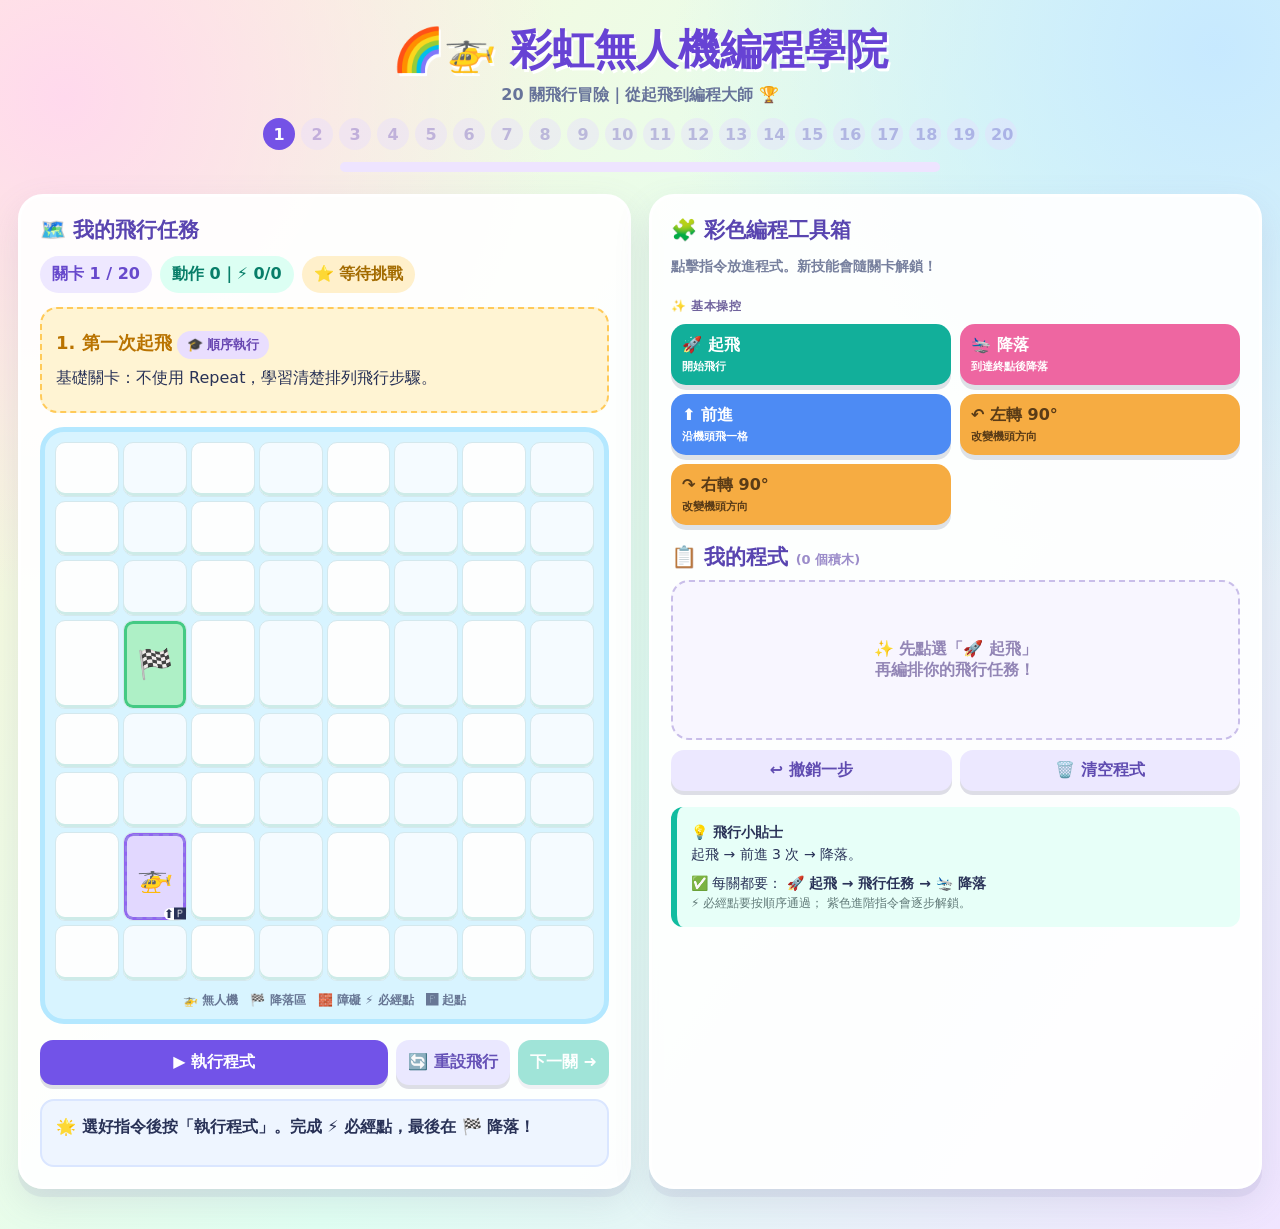
==== commit 37bf5f8a: "Delete all content from index.html Removed the entire content of index.html." ====
--- a/index.html
+++ b/index.html
@@ -90,95 +90,3 @@
   <script src="js.js" defer></script>
 </body>
 </html>
-
-<!DOCTYPE html>
-<html lang="zh-Hant">
-<head>
-  <meta charset="UTF-8">
-  <meta name="viewport" content="width=device-width, initial-scale=1">
-  <title>🌈 彩虹無人機編程學院 — 20 關</title>
-  <link rel="stylesheet" href="style.css">
-</head>
-<body>
-  <header>
-    <h1>🌈🚁 彩虹無人機編程學院</h1>
-    <p>20 關飛行冒險｜從起飛到編程大師 🏆</p>
-    <div class="progress" id="progress"></div>
-    <div class="bar"><div id="barFill"></div></div>
-  </header>
-
-  <main class="wrap">
-    <section class="panel">
-      <h2>🗺️ 我的飛行任務</h2>
-      <div class="chips">
-        <span class="chip" id="levelTag"></span>
-        <span class="chip" id="stepsTag"></span>
-        <span class="chip" id="starsTag">⭐ 等待挑戰</span>
-      </div>
-
-      <div class="mission">
-        <strong id="missionTitle"></strong>
-        <div class="concept" id="concept"></div>
-        <p id="description"></p>
-      </div>
-
-      <div class="board-wrap">
-        <div class="board" id="board" role="img"
-             aria-label="無人機飛行地圖"></div>
-        <div class="legend">
-          🚁 無人機　🏁 降落區　🧱 障礙
-          ⚡ 必經點　🅿 起點
-        </div>
-      </div>
-
-      <div class="actions">
-        <button class="primary" id="run">▶️ 執行程式</button>
-        <button class="secondary" id="reset">🔄 重設飛行</button>
-        <button class="secondary next" id="next" disabled>
-          下一關 ➜
-        </button>
-      </div>
-
-      <div class="status" id="message"
-           role="status" aria-live="polite"></div>
-    </section>
-
-    <section class="panel">
-      <h2>🧩 彩色編程工具箱</h2>
-      <p class="toolbox-intro">
-        點擊指令放進程式。新技能會隨關卡解鎖！
-      </p>
-
-      <div class="toolbox" id="palette"></div>
-
-      <div class="subheading">
-        <h2>📋 我的程式
-          <span id="count" class="program-count"></span>
-        </h2>
-      </div>
-
-      <div class="program" id="program"></div>
-
-      <div class="small-actions">
-        <button id="undo">↩️ 撤銷一步</button>
-        <button id="clear">🗑️ 清空程式</button>
-      </div>
-
-      <div class="tip">
-        <b>💡 飛行小貼士</b>
-        <div id="hint"></div>
-        <div class="tip-extra">
-          ✅ 每關都要：
-          <b>🚀 起飛 → 飛行任務 → 🛬 降落</b>
-          <div class="tip-note">
-            ⚡ 必經點要按順序通過；
-            紫色進階指令會逐步解鎖。
-          </div>
-        </div>
-      </div>
-    </section>
-  </main>
-
-  <script src="js.js" defer></script>
-</body>
-</html>
--- a/style.css
+++ b/style.css
@@ -1,2 +1,476 @@
-:root{--purple:#7253e8;--ink:#293257;--mint:#13bca0;--pink:#ed6aa8;--blue:#438df4;--orange:#f9a837}*{box-sizing:border-box}body{margin:0;color:var(--ink);font-family:ui-rounded,"Microsoft JhengHei","Trebuchet MS",system-ui,sans-serif;background:radial-gradient(circle at 5% 8%,#ffd9ed,transparent 30%),radial-gradient(circle at 95% 4%,#c7e9ff,transparent 32%),linear-gradient(125deg,#fff7d6,#e0fff2 55%,#f0e5ff);min-height:100vh}button,select,input{font:inherit}button{cursor:pointer}button:disabled{opacity:.4;cursor:not-allowed}header{text-align:center;padding:22px 12px 10px}h1{margin:0;font-size:clamp(25px,4vw,42px);color:#6743d4;text-shadow:2px 3px #fff}header p{font-weight:800;color:#67739a;margin:7px}.wrap{display:grid;grid-template-columns:minmax(320px,1fr) minmax(340px,1fr);gap:18px;max-width:1320px;margin:auto;padding:12px 18px 40px}.panel{background:#ffffffee;border:3px solid #fff;border-radius:25px;padding:19px;box-shadow:0 8px 0 #8a86ba20,0 14px 35px #7771a126}h2{color:#5945b0;font-size:21px;margin:0 0 12px}.chips,.actions,.small-actions{display:flex;gap:8px;flex-wrap:wrap}.chip{font-weight:900;background:#eee8ff;border-radius:30px;padding:8px 12px;color:#6749cc}.chip:nth-child(2){background:#dcfff3;color:#087e69}.chip:nth-child(3){background:#fff0cb;color:#a36b00}.mission{background:#fff4d3;border:2px dashed #ffca59;padding:14px;border-radius:17px;margin:14px 0}.mission strong{color:#b97300;font-size:18px}.mission p{line-height:1.6;margin:6px 0}.concept{font-size:13px;font-weight:900;display:inline-block;border-radius:15px;background:#e9defe;color:#6948b2;padding:5px 10px;margin-top:8px}.board-wrap{max-width:610px;margin:auto;background:#d8f4ff;border:5px solid #b4e8ff;padding:10px;border-radius:24px}.board{display:grid;grid-template-columns:repeat(8,minmax(0,1fr));gap:4px;aspect-ratio:1}.cell{background:#fdfefe;border-radius:10px;border:1px solid #d4e8ed;min-width:0;display:flex;align-items:center;justify-content:center;position:relative;font-size:clamp(15px,2.5vw,29px);box-shadow:inset 0 -3px #cdebe8}.cell:nth-child(even){background:#f5fbff}.cell.wall{background:#ffddd7}.cell.goal{background:#aef0c6;box-shadow:inset 0 0 0 3px #44ca84}.cell.checkpoint{background:#fff0ae}.cell.drone{background:#e2d8ff;box-shadow:inset 0 0 0 3px #9065f0;z-index:1}.cell.start{outline:2px dashed #9582e6;outline-offset:-4px}.cell small{position:absolute;font-size:12px;right:0;bottom:0;background:white;border-radius:7px;line-height:1}.legend{text-align:center;font-size:12px;font-weight:800;color:#687795;margin-top:11px}.actions{margin-top:16px}.actions button,.small-actions button{border:0;font-weight:900;border-radius:13px;padding:12px;box-shadow:0 4px #28235f26}.primary{flex:1;background:#7253e8;color:#fff}.secondary{background:#eae8ff;color:#6551b7}.next{background:#16bca0;color:white}.status{border-radius:14px;background:#eef5ff;border:2px solid #dae6ff;padding:14px;min-height:68px;font-weight:800;line-height:1.55;margin-top:14px}.success{background:#d9fff0;border-color:#79dfb0;color:#07815c}.failure{background:#ffe5e8;border-color:#ffb1b9;color:#ad3346}.toolbox{display:grid;grid-template-columns:repeat(2,minmax(0,1fr));gap:9px}.cmd{background:#4d8bf4;text-align:left;color:white;border:0;padding:11px;border-radius:15px;font-weight:900;box-shadow:0 5px #29335e24}.cmd small{display:block;font-weight:700;font-size:11px;margin-top:3px}.cmd[data-cmd=takeoff]{background:#12af9a}.cmd[data-cmd=land]{background:#ee66a1}.cmd[data-cmd=left],.cmd[data-cmd=right]{background:#f6ac42;color:#593b17}.cmd[data-cmd=repeat]{background:#885ddd}.cmd[data-cmd=setVar],.cmd[data-cmd=addVar],.cmd[data-cmd=forwardVar]{background:#2eb4b2}.cmd[data-cmd=conditional]{background:#e68849}.cmd[data-cmd=define],.cmd[data-cmd=call]{background:#bd6fe2}.cmd[data-cmd=goto]{background:#4e86cf}.program{background:#f8f6ff;border:2px dashed #c9bee9;border-radius:18px;min-height:160px;max-height:430px;overflow:auto;display:flex;flex-direction:column;gap:8px;padding:11px}.block{display:flex;align-items:center;flex-wrap:wrap;gap:6px;background:#548bf0;padding:9px;color:#fff;border-radius:12px;font-weight:900;font-size:14px}.block[data-type=takeoff]{background:#12af9a}.block[data-type=land]{background:#ee66a1}.block[data-type=left],.block[data-type=right]{background:#f5a73c;color:#553b1c}.block[data-type=repeat]{background:#885ddd}.block[data-type=setVar],.block[data-type=addVar],.block[data-type=forwardVar]{background:#20abaa}.block[data-type=conditional]{background:#de8645}.block[data-type=define],.block[data-type=call]{background:#ae65d3}.block[data-type=goto]{background:#4e86cf}.block select{border:0;border-radius:8px;background:#fff;color:#51447c;font-size:13px;font-weight:800;padding:5px;max-width:125px}.delete{border:0;background:#ffffff55;color:inherit;border-radius:8px;font-weight:900;font-size:20px;margin-left:auto;min-width:30px}.placeholder{margin:auto;color:#9386b6;text-align:center;font-weight:900;white-space:pre-line}.small-actions{margin-top:10px}.small-actions button{flex:1;color:#604cb1;background:#ece8ff;padding:10px}.tip{border-left:6px solid #12bca0;background:#e7fff8;border-radius:12px;padding:14px;margin-top:16px;font-size:14px;line-height:1.6}.progress{display:flex;flex-wrap:wrap;gap:6px;justify-content:center;max-width:800px;margin:12px auto}.dot{width:32px;height:32px;border-radius:50%;border:0;background:#e7ddff;color:#7156cc;font-weight:900}.dot.active{background:#7452e6;color:white}.dot.passed{background:#13b89b;color:white}.subheading{display:flex;justify-content:space-between;align-items:center;margin:18px 0 9px}.subheading h2{margin:0}.category{grid-column:1/-1;margin:8px 0 0;font-size:12px;color:#70639d;font-weight:900;letter-spacing:.5px}.bar{margin:7px auto 0;max-width:600px;height:10px;border-radius:20px;background:#eee4ff;overflow:hidden}.bar>div{height:100%;background:linear-gradient(90deg,#26d9ac,#8661f1);transition:width .3s}@media(max-width:880px){.wrap{grid-template-columns:1fr;max-width:670px}}@media(max-width:420px){.wrap{padding:9px}.panel{padding:12px}.cell{font-size:19px;border-radius:6px}.toolbox{gap:6px}.cmd{font-size:13px}.chip{font-size:12px}}
-.toolbox-intro{color:#77809e;font-size:14px;font-weight:800}.program-count{font-size:13px;color:#9c8dca}.tip-extra{margin-top:6px}.tip-note{font-size:12px;color:#627b79}
+
+:root {
+  --purple: #7253e8;
+  --ink: #293257;
+  --mint: #13bca0;
+  --pink: #ed6aa8;
+  --blue: #438df4;
+  --orange: #f9a837;
+}
+
+* { box-sizing: border-box; }
+
+body {
+  margin: 0;
+  color: var(--ink);
+  font-family: ui-rounded, "Microsoft JhengHei",
+    "Trebuchet MS", system-ui, sans-serif;
+  background:
+    radial-gradient(circle at 5% 8%, #ffd9ed, transparent 30%),
+    radial-gradient(circle at 95% 4%, #c7e9ff, transparent 32%),
+    linear-gradient(125deg, #fff7d6, #e0fff2 55%, #f0e5ff);
+  min-height: 100vh;
+}
+
+button, select, input { font: inherit; }
+button { cursor: pointer; }
+button:disabled { opacity: .4; cursor: not-allowed; }
+
+header {
+  text-align: center;
+  padding: 22px 12px 10px;
+}
+
+h1 {
+  margin: 0;
+  font-size: clamp(25px, 4vw, 42px);
+  color: #6743d4;
+  text-shadow: 2px 3px #fff;
+}
+
+header p {
+  font-weight: 800;
+  color: #67739a;
+  margin: 7px;
+}
+
+.wrap {
+  display: grid;
+  grid-template-columns: minmax(320px,1fr) minmax(340px,1fr);
+  gap: 18px;
+  max-width: 1320px;
+  margin: auto;
+  padding: 12px 18px 40px;
+}
+
+.panel {
+  background: #ffffffee;
+  border: 3px solid #fff;
+  border-radius: 25px;
+  padding: 19px;
+  box-shadow:
+    0 8px 0 #8a86ba20,
+    0 14px 35px #7771a126;
+}
+
+h2 {
+  color: #5945b0;
+  font-size: 21px;
+  margin: 0 0 12px;
+}
+
+.chips, .actions, .small-actions {
+  display: flex;
+  gap: 8px;
+  flex-wrap: wrap;
+}
+
+.chip {
+  font-weight: 900;
+  background: #eee8ff;
+  border-radius: 30px;
+  padding: 8px 12px;
+  color: #6749cc;
+}
+
+.chip:nth-child(2) {
+  background: #dcfff3;
+  color: #087e69;
+}
+
+.chip:nth-child(3) {
+  background: #fff0cb;
+  color: #a36b00;
+}
+
+.mission {
+  background: #fff4d3;
+  border: 2px dashed #ffca59;
+  padding: 14px;
+  border-radius: 17px;
+  margin: 14px 0;
+}
+
+.mission strong {
+  color: #b97300;
+  font-size: 18px;
+}
+
+.mission p {
+  line-height: 1.6;
+  margin: 6px 0;
+}
+
+.concept {
+  font-size: 13px;
+  font-weight: 900;
+  display: inline-block;
+  border-radius: 15px;
+  background: #e9defe;
+  color: #6948b2;
+  padding: 5px 10px;
+  margin-top: 8px;
+}
+
+/* 飛行地圖 */
+.board-wrap {
+  max-width: 610px;
+  margin: auto;
+  background: #d8f4ff;
+  border: 5px solid #b4e8ff;
+  padding: 10px;
+  border-radius: 24px;
+}
+
+.board {
+  display: grid;
+  grid-template-columns: repeat(8, minmax(0, 1fr));
+  gap: 4px;
+  aspect-ratio: 1;
+}
+
+.cell {
+  background: #fdfefe;
+  border-radius: 10px;
+  border: 1px solid #d4e8ed;
+  min-width: 0;
+  display: flex;
+  align-items: center;
+  justify-content: center;
+  position: relative;
+  font-size: clamp(15px, 2.5vw, 29px);
+  box-shadow: inset 0 -3px #cdebe8;
+}
+
+.cell:nth-child(even) { background: #f5fbff; }
+.cell.wall { background: #ffddd7; }
+
+.cell.goal {
+  background: #aef0c6;
+  box-shadow: inset 0 0 0 3px #44ca84;
+}
+
+.cell.checkpoint { background: #fff0ae; }
+
+.cell.drone {
+  background: #e2d8ff;
+  box-shadow: inset 0 0 0 3px #9065f0;
+  z-index: 1;
+}
+
+.cell.start {
+  outline: 2px dashed #9582e6;
+  outline-offset: -4px;
+}
+
+.cell small {
+  position: absolute;
+  font-size: 12px;
+  right: 0;
+  bottom: 0;
+  background: white;
+  border-radius: 7px;
+  line-height: 1;
+}
+
+.legend {
+  text-align: center;
+  font-size: 12px;
+  font-weight: 800;
+  color: #687795;
+  margin-top: 11px;
+}
+
+/* 按鈕 */
+.actions { margin-top: 16px; }
+
+.actions button, .small-actions button {
+  border: 0;
+  font-weight: 900;
+  border-radius: 13px;
+  padding: 12px;
+  box-shadow: 0 4px #28235f26;
+}
+
+.primary {
+  flex: 1;
+  background: #7253e8;
+  color: #fff;
+}
+
+.secondary {
+  background: #eae8ff;
+  color: #6551b7;
+}
+
+.next {
+  background: #16bca0;
+  color: white;
+}
+
+.status {
+  border-radius: 14px;
+  background: #eef5ff;
+  border: 2px solid #dae6ff;
+  padding: 14px;
+  min-height: 68px;
+  font-weight: 800;
+  line-height: 1.55;
+  margin-top: 14px;
+}
+
+.success {
+  background: #d9fff0;
+  border-color: #79dfb0;
+  color: #07815c;
+}
+
+.failure {
+  background: #ffe5e8;
+  border-color: #ffb1b9;
+  color: #ad3346;
+}
+
+/* 彩色編程工具箱 */
+.toolbox {
+  display: grid;
+  grid-template-columns: repeat(2, minmax(0, 1fr));
+  gap: 9px;
+}
+
+.cmd {
+  background: #4d8bf4;
+  text-align: left;
+  color: white;
+  border: 0;
+  padding: 11px;
+  border-radius: 15px;
+  font-weight: 900;
+  box-shadow: 0 5px #29335e24;
+}
+
+.cmd small {
+  display: block;
+  font-weight: 700;
+  font-size: 11px;
+  margin-top: 3px;
+}
+
+.cmd[data-cmd=takeoff] { background: #12af9a; }
+.cmd[data-cmd=land] { background: #ee66a1; }
+
+.cmd[data-cmd=left],
+.cmd[data-cmd=right] {
+  background: #f6ac42;
+  color: #593b17;
+}
+
+.cmd[data-cmd=repeat] { background: #885ddd; }
+
+.cmd[data-cmd=setVar],
+.cmd[data-cmd=addVar],
+.cmd[data-cmd=forwardVar] { background: #2eb4b2; }
+
+.cmd[data-cmd=conditional] { background: #e68849; }
+
+.cmd[data-cmd=define],
+.cmd[data-cmd=call] { background: #bd6fe2; }
+
+.cmd[data-cmd=goto] { background: #4e86cf; }
+
+/* 程式積木 */
+.program {
+  background: #f8f6ff;
+  border: 2px dashed #c9bee9;
+  border-radius: 18px;
+  min-height: 160px;
+  max-height: 430px;
+  overflow: auto;
+  display: flex;
+  flex-direction: column;
+  gap: 8px;
+  padding: 11px;
+}
+
+.block {
+  display: flex;
+  align-items: center;
+  flex-wrap: wrap;
+  gap: 6px;
+  background: #548bf0;
+  padding: 9px;
+  color: #fff;
+  border-radius: 12px;
+  font-weight: 900;
+  font-size: 14px;
+}
+
+.block[data-type=takeoff] { background: #12af9a; }
+.block[data-type=land] { background: #ee66a1; }
+
+.block[data-type=left],
+.block[data-type=right] {
+  background: #f5a73c;
+  color: #553b1c;
+}
+
+.block[data-type=repeat] { background: #885ddd; }
+
+.block[data-type=setVar],
+.block[data-type=addVar],
+.block[data-type=forwardVar] { background: #20abaa; }
+
+.block[data-type=conditional] { background: #de8645; }
+
+.block[data-type=define],
+.block[data-type=call] { background: #ae65d3; }
+
+.block[data-type=goto] { background: #4e86cf; }
+
+.block select {
+  border: 0;
+  border-radius: 8px;
+  background: #fff;
+  color: #51447c;
+  font-size: 13px;
+  font-weight: 800;
+  padding: 5px;
+  max-width: 125px;
+}
+
+.delete {
+  border: 0;
+  background: #ffffff55;
+  color: inherit;
+  border-radius: 8px;
+  font-weight: 900;
+  font-size: 20px;
+  margin-left: auto;
+  min-width: 30px;
+}
+
+.placeholder {
+  margin: auto;
+  color: #9386b6;
+  text-align: center;
+  font-weight: 900;
+  white-space: pre-line;
+}
+
+.small-actions { margin-top: 10px; }
+
+.small-actions button {
+  flex: 1;
+  color: #604cb1;
+  background: #ece8ff;
+  padding: 10px;
+}
+
+.tip {
+  border-left: 6px solid #12bca0;
+  background: #e7fff8;
+  border-radius: 12px;
+  padding: 14px;
+  margin-top: 16px;
+  font-size: 14px;
+  line-height: 1.6;
+}
+
+.progress {
+  display: flex;
+  flex-wrap: wrap;
+  gap: 6px;
+  justify-content: center;
+  max-width: 800px;
+  margin: 12px auto;
+}
+
+.dot {
+  width: 32px;
+  height: 32px;
+  border-radius: 50%;
+  border: 0;
+  background: #e7ddff;
+  color: #7156cc;
+  font-weight: 900;
+}
+
+.dot.active { background: #7452e6; color: white; }
+.dot.passed { background: #13b89b; color: white; }
+
+.subheading {
+  display: flex;
+  justify-content: space-between;
+  align-items: center;
+  margin: 18px 0 9px;
+}
+
+.subheading h2 { margin: 0; }
+
+.category {
+  grid-column: 1 / -1;
+  margin: 8px 0 0;
+  font-size: 12px;
+  color: #70639d;
+  font-weight: 900;
+  letter-spacing: .5px;
+}
+
+.bar {
+  margin: 7px auto 0;
+  max-width: 600px;
+  height: 10px;
+  border-radius: 20px;
+  background: #eee4ff;
+  overflow: hidden;
+}
+
+.bar > div {
+  height: 100%;
+  background: linear-gradient(90deg, #26d9ac, #8661f1);
+  transition: width .3s;
+}
+
+.toolbox-intro {
+  color: #77809e;
+  font-size: 14px;
+  font-weight: 800;
+}
+
+.program-count {
+  font-size: 13px;
+  color: #9c8dca;
+}
+
+.tip-extra { margin-top: 6px; }
+
+.tip-note {
+  font-size: 12px;
+  color: #627b79;
+}
+
+@media(max-width:880px) {
+  .wrap {
+    grid-template-columns: 1fr;
+    max-width: 670px;
+  }
+}
+
+@media(max-width:420px) {
+  .wrap { padding: 9px; }
+  .panel { padding: 12px; }
+  .cell { font-size: 19px; border-radius: 6px; }
+  .toolbox { gap: 6px; }
+  .cmd { font-size: 13px; }
+  .chip { font-size: 12px; }
+}
